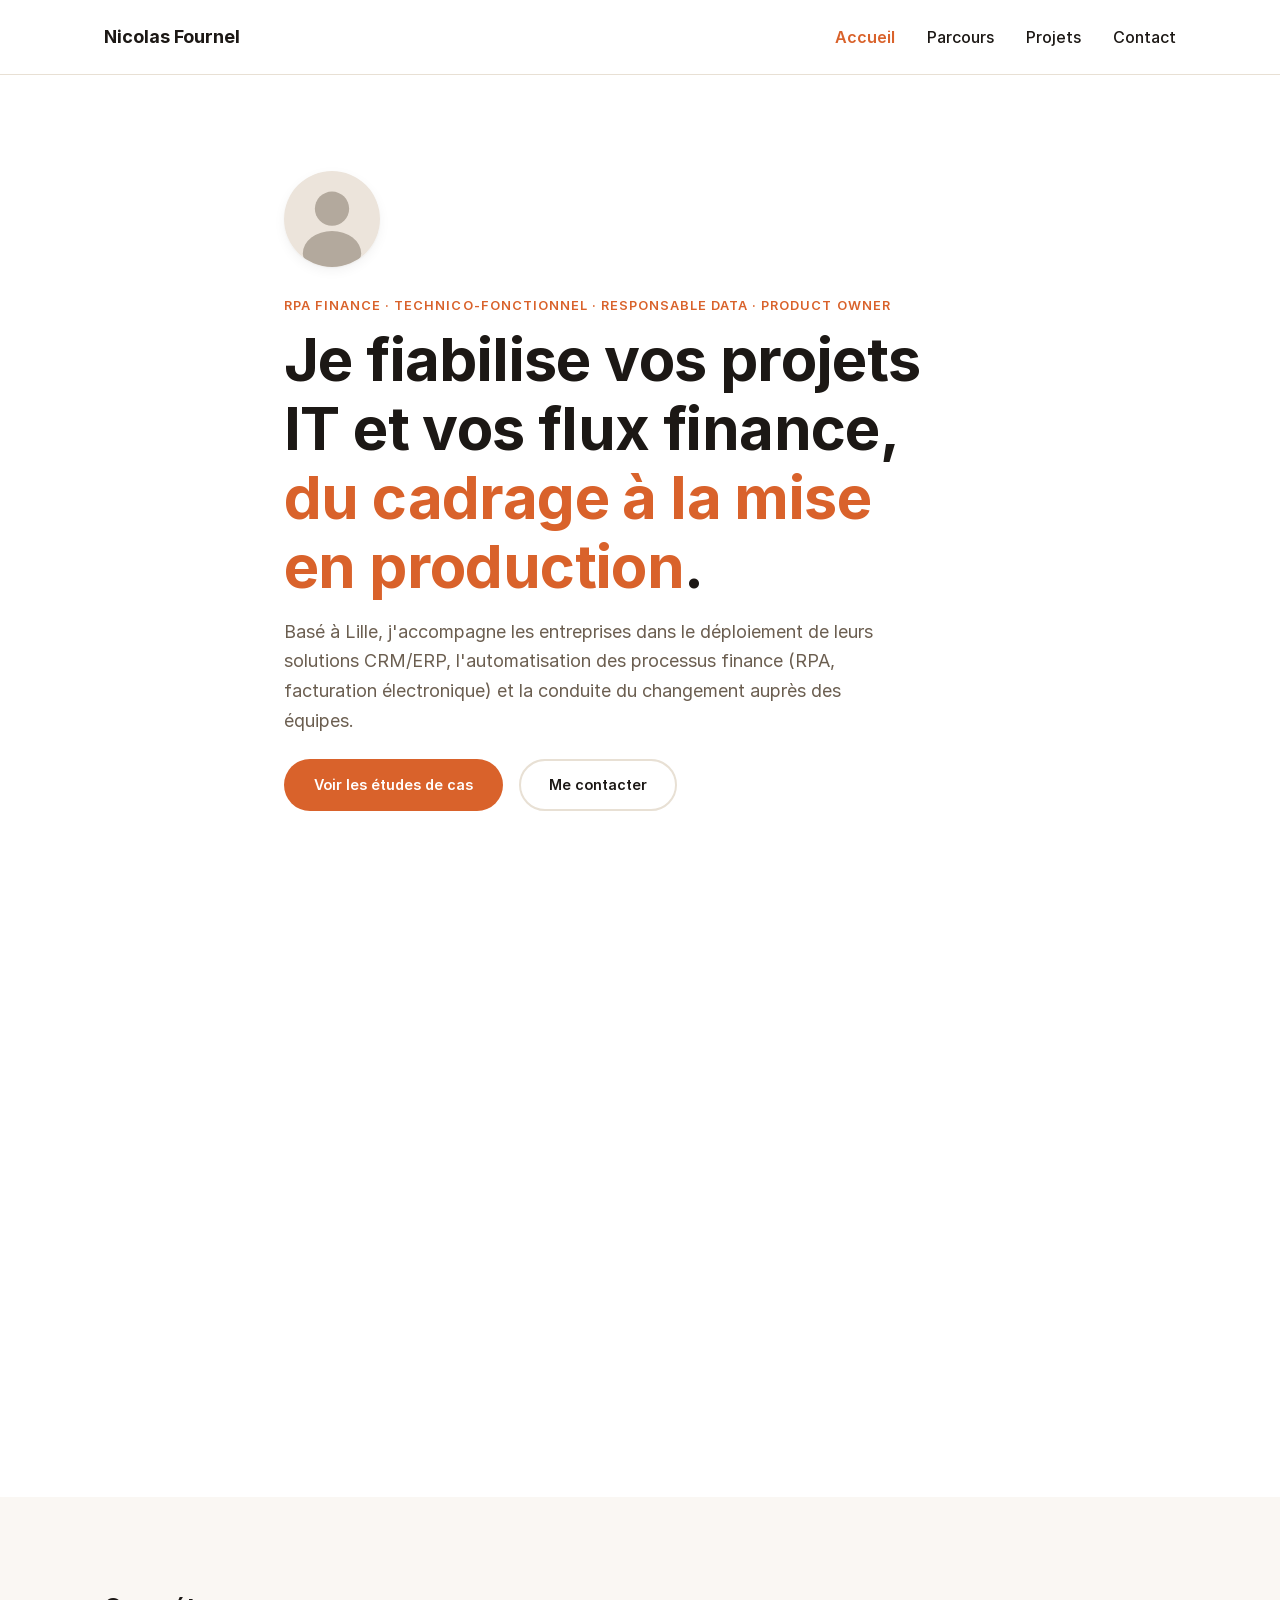
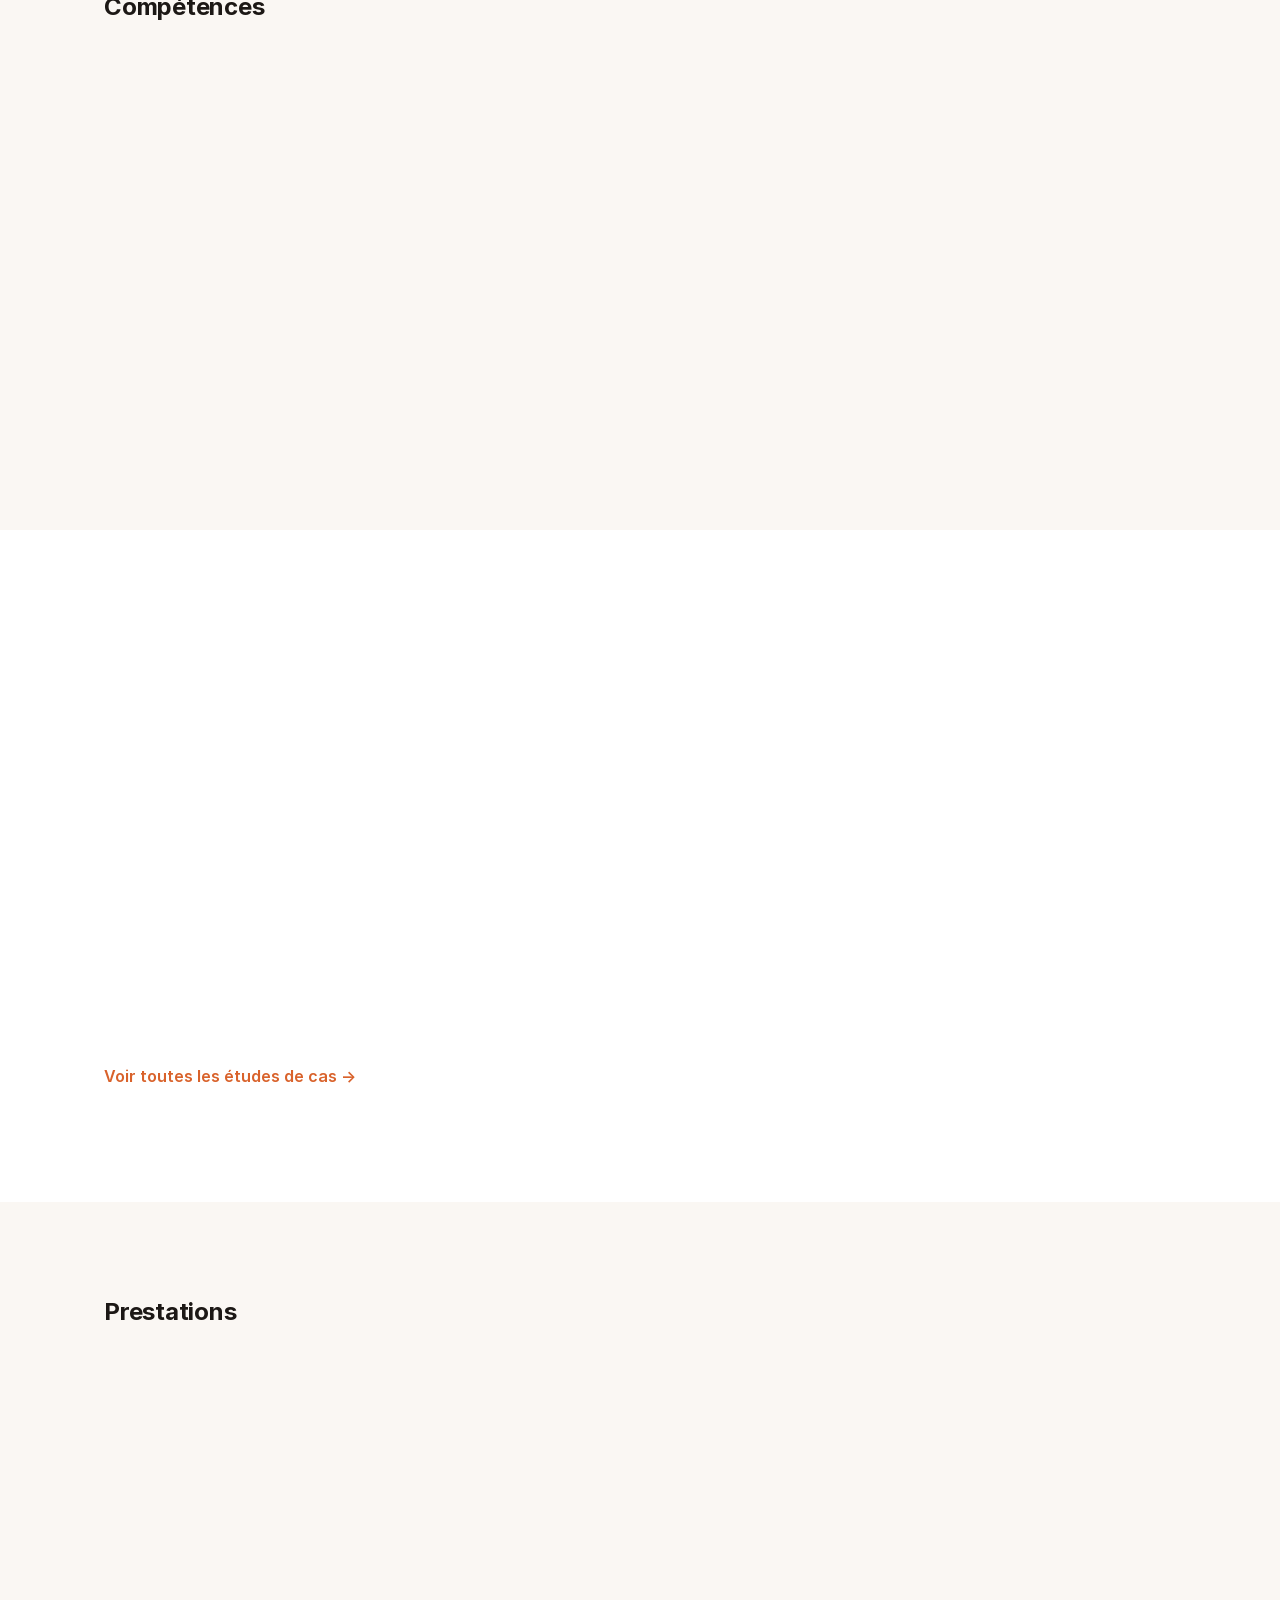
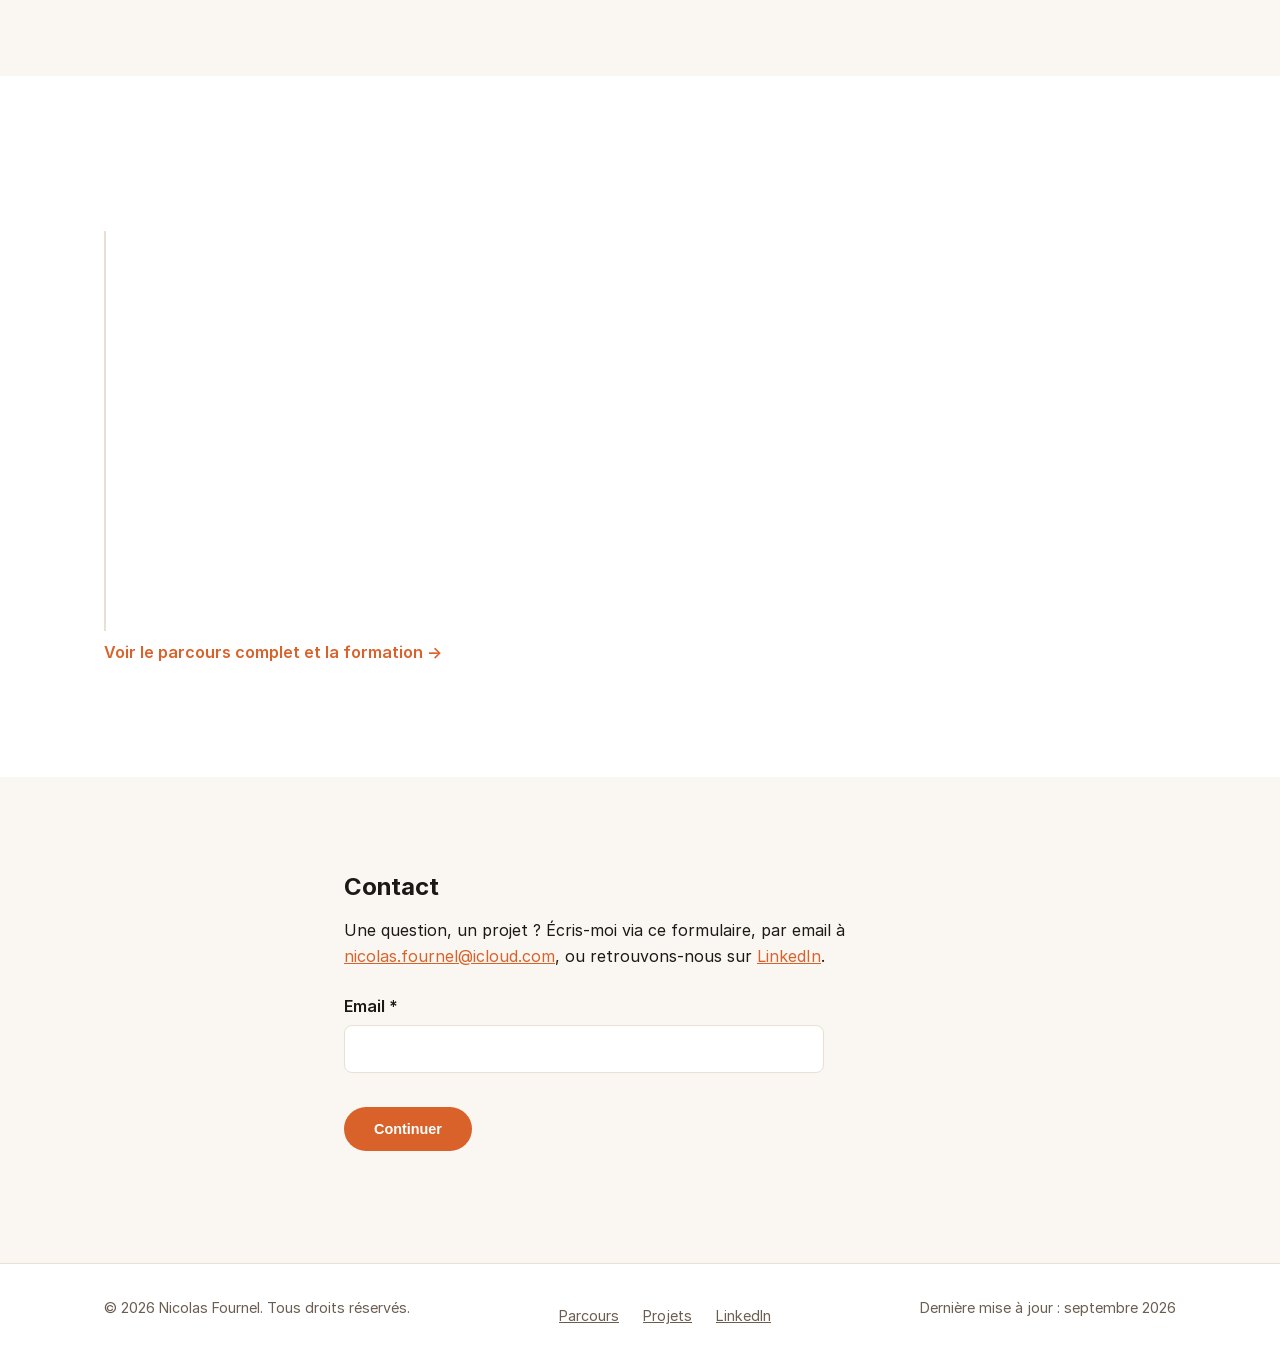
==== index.html @ b8338de2 "Securise le formulaire de contact : email en 2 temps + anti-spam Ajoute une validation email stricte" ====
<!DOCTYPE html>
<html lang="fr">
<head>
  <meta charset="UTF-8">
  <meta name="viewport" content="width=device-width, initial-scale=1.0">

  <!-- Sécurité : CSP stricte. Pas de scripts/styles inline autorisés (pas de 'unsafe-inline'),
       tout vient de fichiers same-origin. Réduit fortement le risque XSS. -->
  <meta http-equiv="Content-Security-Policy" content="
    default-src 'self';
    script-src 'self';
    style-src 'self';
    img-src 'self' data:;
    font-src 'self';
    connect-src 'self';
    form-action 'self';
    base-uri 'self';
    frame-ancestors 'none';
    object-src 'none';
    upgrade-insecure-requests;
  ">
  <meta http-equiv="X-Content-Type-Options" content="nosniff">
  <meta name="referrer" content="strict-origin-when-cross-origin">

  <title>Nicolas Fournel — RPA Finance & Gestion de projet IT</title>
  <meta name="description" content="Nicolas Fournel, RPA Finance | Technico-Fonctionnel | Responsable DATA | Product Owner à Lille. Déploiement CRM/ERP, facturation électronique, conduite du changement.">
  <link rel="canonical" href="https://nyco6030.github.io/projetPerso/">

  <meta property="og:type" content="profile">
  <meta property="og:title" content="Nicolas Fournel — RPA Finance & Gestion de projet IT">
  <meta property="og:description" content="Déploiement CRM/ERP, facturation électronique et conduite du changement. Études de cas chiffrées : Saint Maclou, Mondial Relay, MipihSIB.">
  <meta property="og:url" content="https://nyco6030.github.io/projetPerso/">
  <meta name="twitter:card" content="summary">
  <meta name="twitter:title" content="Nicolas Fournel — RPA Finance & Gestion de projet IT">
  <meta name="twitter:description" content="Déploiement CRM/ERP, facturation électronique et conduite du changement, à Lille.">

  <link rel="stylesheet" href="styles.css">
  <link rel="icon" href="data:image/svg+xml,%3Csvg xmlns='http://www.w3.org/2000/svg' viewBox='0 0 64 64'%3E%3Crect width='64' height='64' rx='14' fill='%231c1815'/%3E%3Ctext x='32' y='43' font-family='Arial,Helvetica,sans-serif' font-size='27' font-weight='700' fill='%23d9622b' text-anchor='middle'%3ENF%3C/text%3E%3C/svg%3E">

  <script type="application/ld+json">
  {
    "@context": "https://schema.org",
    "@graph": [
      {
        "@type": "Person",
        "@id": "https://nyco6030.github.io/projetPerso/#person",
        "name": "Nicolas Fournel",
        "jobTitle": "RPA Finance | Technico-Fonctionnel | Responsable DATA | Product Owner",
        "url": "https://nyco6030.github.io/projetPerso/",
        "email": "mailto:nicolas.fournel@icloud.com",
        "address": {
          "@type": "PostalAddress",
          "addressLocality": "Lille",
          "addressRegion": "Hauts-de-France",
          "addressCountry": "FR"
        },
        "worksFor": { "@type": "Organization", "name": "Saint Maclou" },
        "alumniOf": [
          { "@type": "CollegeOrUniversity", "name": "EFFICOM Lille" },
          { "@type": "CollegeOrUniversity", "name": "Université de Picardie Jules Verne" }
        ],
        "knowsAbout": ["Snowflake", "SQL", "Facturation électronique", "ERP", "Gestion de projet", "Product Owner"],
        "sameAs": ["https://www.linkedin.com/in/nicolas-fournel-12nf/"]
      },
      {
        "@type": "WebSite",
        "@id": "https://nyco6030.github.io/projetPerso/#website",
        "url": "https://nyco6030.github.io/projetPerso/",
        "name": "Nicolas Fournel — RPA Finance & Gestion de projet IT",
        "publisher": { "@id": "https://nyco6030.github.io/projetPerso/#person" },
        "inLanguage": "fr-FR"
      }
    ]
  }
  </script>
</head>
<body>

  <a class="skip-link" href="#contenu-principal">Aller au contenu principal</a>

  <header class="site-header">
    <nav class="nav" aria-label="Navigation principale">
      <a class="nav__brand" href="./">Nicolas Fournel</a>

      <button
        class="nav__toggle"
        id="navToggle"
        type="button"
        aria-expanded="false"
        aria-controls="navMenu"
        aria-label="Ouvrir le menu de navigation"
      >
        <span class="nav__toggle-bar" aria-hidden="true"></span>
        <span class="nav__toggle-bar" aria-hidden="true"></span>
        <span class="nav__toggle-bar" aria-hidden="true"></span>
      </button>

      <ul class="nav__menu" id="navMenu">
        <li><a href="./">Accueil</a></li>
        <li><a href="parcours/">Parcours</a></li>
        <li><a href="projets/">Projets</a></li>
        <li><a href="#contact" class="nav__cta">Contact</a></li>
      </ul>
    </nav>
  </header>

  <main id="contenu-principal">

    <!-- HERO -->
    <section id="accueil" class="hero" aria-labelledby="hero-title">
      <div class="container hero__inner">
        <img
          class="hero__avatar"
          src="data:image/svg+xml,%3Csvg xmlns='http://www.w3.org/2000/svg' viewBox='0 0 112 112'%3E%3Crect width='112' height='112' fill='%23ece4db'/%3E%3Ccircle cx='56' cy='44' r='20' fill='%23b3a99d'/%3E%3Cellipse cx='56' cy='96' rx='34' ry='26' fill='%23b3a99d'/%3E%3C/svg%3E"
          alt="Photo de profil de Nicolas Fournel"
          width="96" height="96"
        >
        <p class="eyebrow">RPA Finance · Technico-Fonctionnel · Responsable DATA · Product Owner</p>
        <h1 id="hero-title">Je fiabilise vos projets IT et vos flux finance, <span class="text-accent">du cadrage à la mise en production</span>.</h1>
        <p class="hero__lead">
          Basé à Lille, j'accompagne les entreprises dans le déploiement de leurs solutions
          CRM/ERP, l'automatisation des processus finance (RPA, facturation électronique) et la
          conduite du changement auprès des équipes.
        </p>
        <div class="hero__actions">
          <a class="btn btn--primary" href="projets/">Voir les études de cas</a>
          <a class="btn btn--ghost" href="#contact">Me contacter</a>
        </div>

        <div class="stats-strip" data-reveal>
          <div class="stat">
            <p class="stat__value">15+</p>
            <p class="stat__label">Hôpitaux déployés (MipihSIB)</p>
          </div>
          <div class="stat">
            <p class="stat__value">7 000</p>
            <p class="stat__label">Lockers pilotés (Mondial Relay)</p>
          </div>
          <div class="stat">
            <p class="stat__value">99,9 %</p>
            <p class="stat__label">Fiabilité des reprises de données</p>
          </div>
          <div class="stat">
            <p class="stat__value">7 ans</p>
            <p class="stat__label">D'expérience IT &amp; finance</p>
          </div>
        </div>
      </div>
    </section>

    <!-- À PROPOS -->
    <section id="a-propos" class="section" aria-labelledby="apropos-title">
      <div class="container">
        <div class="section__head" data-reveal>
          <h2 id="apropos-title">À propos</h2>
          <p class="lead">
            Après un parcours qui m'a mené du développement web à la gestion de projet IT,
            j'interviens avec une approche pragmatique et orientée résultats : déployer des
            solutions IT sans friction, optimiser les processus métier, former les équipes et
            fiabiliser la donnée.
          </p>
        </div>
      </div>
    </section>

    <!-- COMPÉTENCES -->
    <section id="competences" class="section section--muted" aria-labelledby="competences-title">
      <div class="container">
        <h2 id="competences-title">Compétences</h2>
        <ul class="skills-grid">
          <li class="skill-card" data-reveal>
            <h3>Data &amp; Finance</h3>
            <p>Snowflake, SQL, facturation électronique, e-invoicing &amp; e-reporting.</p>
          </li>
          <li class="skill-card" data-reveal>
            <h3>ERP &amp; Intégration</h3>
            <p>Microsoft Dynamics AX, flux EDI, Power BI, Qlik Sense.</p>
          </li>
          <li class="skill-card" data-reveal>
            <h3>Gestion de projet</h3>
            <p>Product Owner, méthode Agile, pilotage COPIL / CODIR, roadmap.</p>
          </li>
          <li class="skill-card" data-reveal>
            <h3>Conduite du changement</h3>
            <p>Formation des utilisateurs, accompagnement et montée en compétences des équipes.</p>
          </li>
          <li class="skill-card" data-reveal>
            <h3>Déploiement IT</h3>
            <p>Déploiement CRM/ERP multi-sites, tests de non-régression, mise en production.</p>
          </li>
          <li class="skill-card" data-reveal>
            <h3>Support &amp; fiabilisation</h3>
            <p>Support niveau 2, reprise de données critiques, résolution d'incidents.</p>
          </li>
        </ul>
      </div>
    </section>

    <!-- PROJETS (aperçu) -->
    <section id="projets" class="section" aria-labelledby="projets-title">
      <div class="container">
        <div class="section__head" data-reveal>
          <h2 id="projets-title">Études de cas</h2>
          <p class="lead">Trois missions représentatives, avec contexte, actions et résultats chiffrés.</p>
        </div>

        <ul class="cards-grid">
          <li class="card project-card" data-reveal>
            <p class="card__meta">Finance</p>
            <h3>E-Invoicing &amp; E-Reporting — Saint Maclou</h3>
            <p>Déploiement d'une solution de facturation électronique (format FacturX, flux EDI) et reporting Snowflake pour l'éco-participation.</p>
            <a class="card__link" href="projets/e-invoicing-saint-maclou/">Voir l'étude de cas →</a>
          </li>
          <li class="card project-card" data-reveal>
            <p class="card__meta">Déploiement IT</p>
            <h3>7 000 lockers — Mondial Relay</h3>
            <p>Déploiement et maintenance du parc de lockers sur le territoire BENEFRALUX : +43 % de couverture, -25 % de vandalisme.</p>
            <a class="card__link" href="projets/lockers-mondial-relay/">Voir l'étude de cas →</a>
          </li>
          <li class="card project-card" data-reveal>
            <p class="card__meta">Déploiement IT · Data</p>
            <h3>CRM/ERP multi-sites — MipihSIB</h3>
            <p>Déploiement dans 15+ hôpitaux et reprise de données critiques avec 99,9 % de fiabilité.</p>
            <a class="card__link" href="projets/crm-erp-mipihsib/">Voir l'étude de cas →</a>
          </li>
        </ul>

        <p style="margin-top: var(--space-3);">
          <a class="card__link" href="projets/">Voir toutes les études de cas →</a>
        </p>
      </div>
    </section>

    <!-- PRESTATIONS -->
    <section id="prestations" class="section section--muted" aria-labelledby="prestations-title">
      <div class="container">
        <h2 id="prestations-title">Prestations</h2>
        <div class="cards-grid">
          <article class="card" data-reveal>
            <h3>Déploiement applicatif CRM/ERP</h3>
            <p>Pilotage du déploiement de vos solutions IT multi-sites, de la recette à la mise en production, sans impact sur vos opérations.</p>
          </article>
          <article class="card" data-reveal>
            <h3>Automatisation &amp; data finance</h3>
            <p>Fiabilisation des flux financiers (facturation électronique, e-reporting, reporting Snowflake) et automatisation des processus.</p>
          </article>
          <article class="card" data-reveal>
            <h3>Formation &amp; conduite du changement</h3>
            <p>Accompagnement des équipes dans l'adoption des outils, avec une pédagogie adaptée à chaque profil.</p>
          </article>
        </div>
      </div>
    </section>

    <!-- PARCOURS (aperçu) -->
    <section id="parcours" class="section" aria-labelledby="parcours-title">
      <div class="container">
        <div class="section__head" data-reveal>
          <h2 id="parcours-title">Parcours</h2>
        </div>
        <ol class="timeline">
          <li class="timeline__item" data-reveal>
            <p class="timeline__date">Avril 2025 — Aujourd'hui</p>
            <h3>RPA Finance — Saint Maclou</h3>
            <p>Déploiement d'une solution de dématérialisation des factures (E-Invoicing, E-Reporting) et amélioration continue de la production.</p>
          </li>
          <li class="timeline__item" data-reveal>
            <p class="timeline__date">Mai 2024 — Mars 2025</p>
            <h3>Responsable de projet / Chef de projet IT — Mondial Relay</h3>
            <p>Déploiement et maintenance du parc de lockers sur le territoire BENEFRALUX.</p>
          </li>
          <li class="timeline__item" data-reveal>
            <p class="timeline__date">Septembre 2021 — Février 2025</p>
            <h3>Ingénieur d'études confirmé — ALTEN</h3>
            <p>Prestataire de services, missions chez MipihSIB, Mondial Relay et dans le secteur automobile.</p>
          </li>
        </ol>
        <p style="margin-top: var(--space-3);">
          <a class="card__link" href="parcours/">Voir le parcours complet et la formation →</a>
        </p>
      </div>
    </section>

    <!-- CONTACT -->
    <section id="contact" class="section section--muted" aria-labelledby="contact-title">
      <div class="container container--narrow">
        <h2 id="contact-title">Contact</h2>
        <p>
          Une question, un projet ? Écris-moi via ce formulaire, par email à
          <a href="mailto:nicolas.fournel@icloud.com">nicolas.fournel@icloud.com</a>,
          ou retrouvons-nous sur
          <a href="https://www.linkedin.com/in/nicolas-fournel-12nf/" target="_blank" rel="noopener noreferrer">LinkedIn</a>.
        </p>

        <p class="form__status" id="contactAlreadySent" role="status" hidden>
          Merci, ton message a déjà été envoyé depuis cet appareil — je reviens vers toi
          rapidement. Besoin d'ajouter quelque chose ? Écris-moi directement par email.
        </p>

        <form id="contactForm" class="form" novalidate>
          <!-- Honeypot anti-bot : champ invisible pour humains, rempli par les bots -->
          <div class="honeypot" aria-hidden="true">
            <label for="website">Ne pas remplir ce champ</label>
            <input type="text" id="website" name="website" tabindex="-1" autocomplete="off">
          </div>

          <!-- Étape 1 : email seul, filtré avant de révéler le reste du formulaire -->
          <div class="form-step" id="contactStep1">
            <div class="form__field">
              <label for="email">Email <span aria-hidden="true">*</span></label>
              <input
                type="email" id="email" name="email" required maxlength="120"
                autocomplete="email" aria-describedby="email-error"
              >
              <p class="form__error" id="email-error" role="alert"></p>
            </div>
            <button type="button" id="emailContinueBtn" class="btn btn--primary">Continuer</button>
          </div>

          <!-- Étape 2 : révélée uniquement après validation de l'email -->
          <fieldset class="form-step" id="contactStep2" hidden>
            <legend class="visually-hidden">Vos coordonnées et votre message</legend>

            <div class="form__field">
              <label for="name">Nom <span aria-hidden="true">*</span></label>
              <input
                type="text" id="name" name="name" required minlength="2" maxlength="80"
                autocomplete="name" aria-describedby="name-error"
              >
              <p class="form__error" id="name-error" role="alert"></p>
            </div>

            <div class="form__field">
              <label for="message">Message <span aria-hidden="true">*</span></label>
              <textarea
                id="message" name="message" required minlength="10" maxlength="2000" rows="5"
                aria-describedby="message-error"
              ></textarea>
              <p class="form__error" id="message-error" role="alert"></p>
            </div>

            <button type="submit" class="btn btn--primary">Envoyer</button>
          </fieldset>

          <p class="form__status" id="formStatus" role="status" aria-live="polite"></p>
        </form>
      </div>
    </section>

  </main>

  <footer class="site-footer">
    <div class="container">
      <p>&copy; <span id="year"></span> Nicolas Fournel. Tous droits réservés.</p>
      <div class="site-footer__links">
        <a href="parcours/">Parcours</a>
        <a href="projets/">Projets</a>
        <a href="https://www.linkedin.com/in/nicolas-fournel-12nf/" target="_blank" rel="noopener noreferrer">LinkedIn</a>
      </div>
      <p>Dernière mise à jour : septembre 2026</p>
    </div>
  </footer>

  <script src="app.js"></script>
</body>
</html>
---- styles.css ----
/* ==========================================================================
   Polices — Inter auto-hébergée (OFL), 4 graisses statiques.
   font-display: swap pour éviter tout texte invisible pendant le chargement.
   ========================================================================== */
@font-face {
  font-family: "Inter";
  src: url("assets/fonts/Inter-Regular.woff2") format("woff2");
  font-weight: 400;
  font-style: normal;
  font-display: swap;
}
@font-face {
  font-family: "Inter";
  src: url("assets/fonts/Inter-Medium.woff2") format("woff2");
  font-weight: 500;
  font-style: normal;
  font-display: swap;
}
@font-face {
  font-family: "Inter";
  src: url("assets/fonts/Inter-SemiBold.woff2") format("woff2");
  font-weight: 600;
  font-style: normal;
  font-display: swap;
}
@font-face {
  font-family: "Inter";
  src: url("assets/fonts/Inter-Bold.woff2") format("woff2");
  font-weight: 700;
  font-style: normal;
  font-display: swap;
}

/* ==========================================================================
   Design system — tokens à 3 niveaux.

   1) Primitifs   : valeurs brutes, jamais utilisées directement dans les
                    règles de composants.
   2) Sémantiques : alias porteurs de sens (--color-bg, --space-md...),
                    seule couche redéfinie par le thème sombre.
   3) Composants  : tokens dédiés à un composant, dérivés des sémantiques.

   Règle : aucune couleur/espacement codé en dur ailleurs que dans ce bloc.
   ========================================================================== */
:root {
  /* -- 1) Primitifs — couleurs (palette chaude, neutre + accent terracotta) */
  --p-neutral-0: #ffffff;
  --p-neutral-50: #faf7f3;
  --p-neutral-100: #f3ede5;
  --p-neutral-200: #e8e0d4;
  --p-neutral-300: #d6cabb;
  --p-neutral-400: #b3a291;
  --p-neutral-500: #8d7d6c;
  --p-neutral-600: #6b5e50;
  --p-neutral-700: #4a4038;
  --p-neutral-800: #302923;
  --p-neutral-900: #1c1815;
  --p-neutral-950: #100d0b;

  --p-accent-50: #fdf0e8;
  --p-accent-100: #fbdcc7;
  --p-accent-300: #ec9a67;
  --p-accent-500: #d9622b;
  --p-accent-600: #c04f1d;
  --p-accent-700: #9c3f17;

  --p-success-500: #2e7d4f;
  --p-error-500: #c62828;

  /* -- 1) Primitifs — espacement (échelle en rem) */
  --p-space-1: 0.25rem;
  --p-space-2: 0.5rem;
  --p-space-3: 0.75rem;
  --p-space-4: 1rem;
  --p-space-5: 1.5rem;
  --p-space-6: 2rem;
  --p-space-7: 2.75rem;
  --p-space-8: 4rem;
  --p-space-9: 6rem;
  --p-space-10: 8rem;

  /* -- 1) Primitifs — typographie (échelle ~1.25, ratio "tierce majeure") */
  --p-text-xs: 0.8rem;
  --p-text-sm: 0.9rem;
  --p-text-base: 1rem;
  --p-text-md: 1.125rem;
  --p-text-lg: 1.4rem;
  --p-text-xl: 1.75rem;
  --p-text-2xl: 2.25rem;
  --p-text-3xl: 3rem;
  --p-text-4xl: 3.75rem;

  /* -- 1) Primitifs — rayons, ombres, mouvement */
  --p-radius-sm: 0.5rem;
  --p-radius-md: 0.875rem;
  --p-radius-lg: 1.25rem;
  --p-radius-full: 999px;

  --p-shadow-sm: 0 1px 2px rgba(28, 24, 21, 0.04), 0 4px 12px rgba(28, 24, 21, 0.05);
  --p-shadow-md: 0 2px 4px rgba(28, 24, 21, 0.05), 0 12px 28px rgba(28, 24, 21, 0.08);
  --p-shadow-lg: 0 8px 16px rgba(28, 24, 21, 0.08), 0 24px 48px rgba(28, 24, 21, 0.12);

  --p-ease: cubic-bezier(0.16, 1, 0.3, 1);
  --p-duration-fast: 0.15s;
  --p-duration-base: 0.25s;
  --p-duration-slow: 0.6s;

  /* -- 2) Sémantiques — surfaces et texte */
  --color-bg: var(--p-neutral-0);
  --color-bg-muted: var(--p-neutral-50);
  --color-bg-elevated: var(--p-neutral-0);
  --color-text: var(--p-neutral-900);
  --color-text-muted: var(--p-neutral-600);
  --color-border: var(--p-neutral-200);
  --color-accent: var(--p-accent-500);
  --color-accent-hover: var(--p-accent-600);
  --color-accent-soft: var(--p-accent-50);
  --color-error: var(--p-error-500);
  --color-success: var(--p-success-500);
  --color-focus: var(--p-accent-500);

  /* -- 2) Sémantiques — échelle d'espacement utilisée dans les règles */
  --space-1: var(--p-space-2);
  --space-2: var(--p-space-4);
  --space-3: var(--p-space-5);
  --space-4: var(--p-space-6);
  --space-5: var(--p-space-8);
  --space-6: var(--p-space-9);

  /* -- 2) Sémantiques — typographie et mise en page */
  --font-base: "Inter", system-ui, -apple-system, "Segoe UI", Roboto, Helvetica, Arial, sans-serif;
  --font-size-base: var(--p-text-base);
  --line-height-base: 1.65;
  --line-height-tight: 1.15;

  --container-width: 1120px;
  --container-narrow: 640px;
  --radius: var(--p-radius-lg);
  --radius-sm: var(--p-radius-sm);
  --radius-full: var(--p-radius-full);
  --shadow-card: var(--p-shadow-sm);
  --shadow-card-hover: var(--p-shadow-md);
  --transition: var(--p-duration-base) var(--p-ease);

  /* -- 3) Composants — dérivés des tokens sémantiques */
  --btn-primary-bg: var(--color-accent);
  --btn-primary-bg-hover: var(--color-accent-hover);
  --btn-primary-text: var(--p-neutral-0);
  --btn-ghost-border: var(--color-border);
  --btn-ghost-text: var(--color-text);

  --card-bg: var(--color-bg-elevated);
  --card-border: var(--color-border);
  --card-shadow: var(--shadow-card);

  --nav-bg: var(--color-bg);
  --nav-border: var(--color-border);
  --nav-text: var(--color-text);
  --nav-text-active: var(--color-accent);

  --input-bg: var(--color-bg);
  --input-border: var(--color-border);
  --input-border-focus: var(--color-focus);
}

/* Thème sombre — ne redéfinit que la couche sémantique */
@media (prefers-color-scheme: dark) {
  :root {
    --color-bg: var(--p-neutral-950);
    --color-bg-muted: var(--p-neutral-900);
    --color-bg-elevated: var(--p-neutral-900);
    --color-text: var(--p-neutral-50);
    --color-text-muted: var(--p-neutral-400);
    --color-border: var(--p-neutral-700);
    --color-accent: var(--p-accent-300);
    --color-accent-hover: #f2a878;
    --color-accent-soft: rgba(236, 154, 103, 0.12);
    --p-shadow-sm: 0 1px 2px rgba(0, 0, 0, 0.3), 0 4px 12px rgba(0, 0, 0, 0.3);
    --p-shadow-md: 0 2px 4px rgba(0, 0, 0, 0.35), 0 12px 28px rgba(0, 0, 0, 0.35);
    --p-shadow-lg: 0 8px 16px rgba(0, 0, 0, 0.4), 0 24px 48px rgba(0, 0, 0, 0.45);
  }
}

/* ==========================================================================
   Reset minimal
   ========================================================================== */
*, *::before, *::after { box-sizing: border-box; }

html { scroll-behavior: smooth; }

body {
  margin: 0;
  font-family: var(--font-base);
  font-size: var(--font-size-base);
  line-height: var(--line-height-base);
  color: var(--color-text);
  background: var(--color-bg);
  -webkit-font-smoothing: antialiased;
}

img, svg { max-width: 100%; display: block; }

h1, h2, h3 { line-height: var(--line-height-tight); margin: 0 0 var(--space-2); font-weight: 700; letter-spacing: -0.01em; }
p { margin: 0 0 var(--space-2); }
strong { font-weight: 600; }

a { color: var(--color-accent); }

ul, ol { padding: 0; margin: 0; list-style: none; }

/* Respecte les utilisateurs qui désactivent les animations */
@media (prefers-reduced-motion: reduce) {
  html { scroll-behavior: auto; }
  *, *::before, *::after {
    animation-duration: 0.01ms !important;
    animation-iteration-count: 1 !important;
    transition-duration: 0.01ms !important;
  }
}

/* ==========================================================================
   Accessibilité : focus visible et lien d'évitement
   ========================================================================== */
:focus-visible {
  outline: 3px solid var(--color-focus);
  outline-offset: 2px;
}

.skip-link {
  position: absolute;
  left: -9999px;
  top: 0;
  background: var(--color-accent);
  color: #fff;
  padding: var(--space-1) var(--space-2);
  z-index: 100;
  border-radius: 0 0 var(--radius) 0;
}
.skip-link:focus {
  left: 0;
}

/* ==========================================================================
   Layout utilitaire
   ========================================================================== */
.container {
  width: 100%;
  max-width: var(--container-width);
  margin-inline: auto;
  padding-inline: var(--space-3);
}

.container--narrow { max-width: var(--container-narrow); }

.section { padding-block: var(--space-6); }
.section--muted { background: var(--color-bg-muted); }
.section--tight { padding-block: var(--space-4); }

.section__head {
  max-width: 62ch;
  margin-bottom: var(--space-4);
}

.eyebrow {
  display: inline-block;
  text-transform: uppercase;
  letter-spacing: 0.08em;
  font-size: var(--p-text-xs);
  font-weight: 600;
  color: var(--color-accent);
  margin-bottom: var(--space-1);
}

.lead {
  font-size: var(--p-text-md);
  color: var(--color-text-muted);
}

/* ==========================================================================
   Animation au scroll — dégradée si JS absent ou reduced-motion
   ========================================================================== */
[data-reveal] {
  opacity: 0;
  transform: translateY(16px);
  transition: opacity var(--p-duration-slow) var(--p-ease), transform var(--p-duration-slow) var(--p-ease);
}
[data-reveal].is-visible {
  opacity: 1;
  transform: none;
}
@media (prefers-reduced-motion: reduce) {
  [data-reveal] { opacity: 1; transform: none; transition: none; }
}

/* ==========================================================================
   Header / navigation (mobile-first)
   ========================================================================== */
.site-header {
  position: sticky;
  top: 0;
  z-index: 50;
  background: var(--nav-bg); /* repli si color-mix() non supporté */
  background: color-mix(in srgb, var(--nav-bg) 88%, transparent);
  backdrop-filter: saturate(160%) blur(10px);
  border-bottom: 1px solid var(--nav-border);
}

.nav {
  max-width: var(--container-width);
  margin-inline: auto;
  padding: var(--space-2) var(--space-3);
  display: flex;
  align-items: center;
  justify-content: space-between;
}

.nav__brand {
  font-weight: 700;
  text-decoration: none;
  color: var(--nav-text);
  font-size: var(--p-text-md);
}

.nav__toggle {
  display: flex;
  flex-direction: column;
  gap: 4px;
  background: none;
  border: none;
  padding: var(--space-1);
  cursor: pointer;
}
.nav__toggle-bar {
  width: 22px;
  height: 2px;
  background: var(--nav-text);
}

.nav__menu {
  position: absolute;
  top: 100%;
  left: 0;
  right: 0;
  background: var(--nav-bg);
  border-bottom: 1px solid var(--nav-border);
  display: flex;
  flex-direction: column;
  padding: var(--space-2) var(--space-3);
  gap: var(--space-1);
  transform: translateY(-8px);
  opacity: 0;
  pointer-events: none;
  transition: transform var(--transition), opacity var(--transition);
}

.nav__menu.is-open {
  transform: translateY(0);
  opacity: 1;
  pointer-events: auto;
}

.nav__menu a {
  display: block;
  padding: var(--space-1) 0;
  text-decoration: none;
  color: var(--nav-text);
  font-weight: 500;
}

.nav__menu a[aria-current="page"],
.nav__menu a.is-active {
  color: var(--nav-text-active);
  font-weight: 600;
}

.nav__cta {
  font-weight: 600;
}

@media (min-width: 768px) {
  .nav__toggle { display: none; }

  .nav__menu {
    position: static;
    flex-direction: row;
    align-items: center;
    background: none;
    border: none;
    padding: 0;
    transform: none;
    opacity: 1;
    pointer-events: auto;
    gap: var(--space-4);
  }
}

/* ==========================================================================
   Hero
   ========================================================================== */
.hero {
  padding-block: var(--space-6) var(--space-5);
}

.hero__inner {
  max-width: 760px;
}

.hero__avatar {
  width: 96px;
  height: 96px;
  border-radius: 50%;
  object-fit: cover;
  margin-bottom: var(--space-3);
  box-shadow: var(--shadow-card);
}

.hero h1 {
  font-size: clamp(2.25rem, 4.5vw + 1rem, var(--p-text-4xl));
  max-width: 16ch;
}

.text-accent { color: var(--color-accent); }

.hero__lead {
  font-size: var(--p-text-md);
  color: var(--color-text-muted);
  max-width: 56ch;
}

.hero__actions {
  display: flex;
  flex-wrap: wrap;
  gap: var(--space-2);
  margin-top: var(--space-3);
}

/* ==========================================================================
   Bande de chiffres clés
   ========================================================================== */
.stats-strip {
  display: grid;
  grid-template-columns: repeat(2, 1fr);
  gap: var(--space-3);
  margin-top: var(--space-5);
  padding-top: var(--space-4);
  border-top: 1px solid var(--color-border);
}

@media (min-width: 640px) {
  .stats-strip { grid-template-columns: repeat(4, 1fr); }
}

.stat__value {
  font-size: var(--p-text-2xl);
  font-weight: 700;
  color: var(--color-text);
  letter-spacing: -0.02em;
}

.stat__label {
  font-size: var(--p-text-sm);
  color: var(--color-text-muted);
}

/* ==========================================================================
   Boutons
   ========================================================================== */
.btn {
  display: inline-flex;
  align-items: center;
  gap: 0.4em;
  padding: 0.75rem 1.75rem;
  border-radius: var(--radius-full);
  text-decoration: none;
  font-weight: 600;
  font-size: var(--p-text-sm);
  border: 2px solid transparent;
  cursor: pointer;
  transition: background-color var(--transition), color var(--transition), border-color var(--transition), transform var(--transition);
}

.btn:hover { transform: translateY(-1px); }

.btn--primary {
  background: var(--btn-primary-bg);
  color: var(--btn-primary-text);
}
.btn--primary:hover { background: var(--btn-primary-bg-hover); }

.btn--ghost {
  border-color: var(--btn-ghost-border);
  color: var(--btn-ghost-text);
  background: transparent;
}
.btn--ghost:hover { border-color: var(--color-accent); color: var(--color-accent); }

.btn--sm { padding: 0.5rem 1.25rem; font-size: var(--p-text-xs); }

/* ==========================================================================
   Grilles de cartes
   ========================================================================== */
.skills-grid,
.cards-grid {
  display: grid;
  grid-template-columns: 1fr;
  gap: var(--space-3);
  margin-top: var(--space-3);
}

@media (min-width: 640px) {
  .skills-grid,
  .cards-grid {
    grid-template-columns: repeat(2, 1fr);
  }
}

@media (min-width: 960px) {
  .skills-grid,
  .cards-grid {
    grid-template-columns: repeat(3, 1fr);
  }
}

.skill-card,
.card {
  background: var(--card-bg);
  border: 1px solid var(--card-border);
  border-radius: var(--radius);
  padding: var(--space-3);
  box-shadow: var(--card-shadow);
  transition: box-shadow var(--transition), transform var(--transition), border-color var(--transition);
}

.skill-card:hover,
.card:hover {
  box-shadow: var(--shadow-card-hover);
  transform: translateY(-2px);
  border-color: var(--p-neutral-300);
}

.section--muted .skill-card,
.section--muted .card {
  background: var(--color-bg-elevated);
}

.card__link {
  display: inline-block;
  margin-top: var(--space-1);
  font-weight: 600;
  text-decoration: none;
}

.card__meta {
  font-size: var(--p-text-xs);
  color: var(--color-text-muted);
  text-transform: uppercase;
  letter-spacing: 0.04em;
  margin-bottom: var(--space-1);
}

/* Carte "projet en aperçu" (accueil et hub /projets/) */
.project-card {
  display: flex;
  flex-direction: column;
  height: 100%;
}
.project-card p { flex: 1; }

/* ==========================================================================
   Filtres de projets
   ========================================================================== */
.filters {
  display: flex;
  flex-wrap: wrap;
  gap: var(--space-1);
  margin-top: var(--space-2);
}

.filter-btn {
  background: var(--color-bg);
  border: 1px solid var(--color-border);
  border-radius: 999px;
  padding: 0.5rem 1.1rem;
  min-height: 2.5rem;
  cursor: pointer;
  color: var(--color-text);
  font-size: var(--p-text-sm);
  transition: background-color var(--transition), color var(--transition), border-color var(--transition);
}

.filter-btn[aria-pressed="true"] {
  background: var(--color-accent);
  border-color: var(--color-accent);
  color: #fff;
}

.project-card[hidden] { display: none; }

/* ==========================================================================
   Timeline (parcours)
   ========================================================================== */
.timeline {
  border-left: 2px solid var(--color-border);
  margin-top: var(--space-3);
  padding-left: var(--space-3);
  display: flex;
  flex-direction: column;
  gap: var(--space-3);
}

.timeline__date {
  font-size: var(--p-text-xs);
  color: var(--color-text-muted);
  text-transform: uppercase;
  letter-spacing: 0.04em;
}

.parcours__formation-title {
  margin-top: var(--space-5);
}

/* ==========================================================================
   Fil d'Ariane (pages profondes)
   ========================================================================== */
.breadcrumb {
  display: flex;
  flex-wrap: wrap;
  align-items: center;
  gap: var(--space-1);
  font-size: var(--p-text-sm);
  color: var(--color-text-muted);
  padding-block: var(--space-2);
}

.breadcrumb a {
  color: var(--color-text-muted);
  text-decoration: none;
}
.breadcrumb a:hover { color: var(--color-accent); }

.breadcrumb__sep { opacity: 0.5; }

.breadcrumb [aria-current="page"] {
  color: var(--color-text);
  font-weight: 600;
}

/* ==========================================================================
   Étude de cas : résumé direct, résultats, tags outils
   ========================================================================== */
.case-hero { padding-block: var(--space-5) var(--space-4); }

.case-summary {
  font-size: var(--p-text-md);
  color: var(--color-text);
  background: var(--color-accent-soft);
  border-left: 3px solid var(--color-accent);
  padding: var(--space-3);
  border-radius: var(--radius-sm);
  max-width: 68ch;
}

.tag-list {
  display: flex;
  flex-wrap: wrap;
  gap: var(--space-1);
  margin-top: var(--space-2);
}

.tag {
  display: inline-block;
  background: var(--color-bg-muted);
  border: 1px solid var(--color-border);
  border-radius: var(--radius-full);
  padding: 0.3rem 0.85rem;
  font-size: var(--p-text-xs);
  color: var(--color-text-muted);
}

.result-grid {
  display: grid;
  grid-template-columns: 1fr;
  gap: var(--space-3);
  margin-top: var(--space-3);
}

@media (min-width: 640px) {
  .result-grid { grid-template-columns: repeat(3, 1fr); }
}

.result-card {
  background: var(--card-bg);
  border: 1px solid var(--card-border);
  border-radius: var(--radius);
  padding: var(--space-3);
  text-align: left;
}

.result-card__value {
  font-size: var(--p-text-xl);
  font-weight: 700;
  color: var(--color-accent);
  letter-spacing: -0.02em;
}

.result-card__label {
  font-size: var(--p-text-sm);
  color: var(--color-text-muted);
}

.action-list {
  display: flex;
  flex-direction: column;
  gap: var(--space-2);
  margin-top: var(--space-3);
}

.action-list li {
  padding-left: var(--space-3);
  position: relative;
}
.action-list li::before {
  content: "";
  position: absolute;
  left: 0;
  top: 0.6em;
  width: 6px;
  height: 6px;
  border-radius: 50%;
  background: var(--color-accent);
}

.cta-band {
  display: flex;
  flex-wrap: wrap;
  align-items: center;
  justify-content: space-between;
  gap: var(--space-3);
  background: var(--color-bg-muted);
  border: 1px solid var(--color-border);
  border-radius: var(--radius);
  padding: var(--space-4);
  margin-top: var(--space-6);
}

.cta-band__actions {
  display: flex;
  flex-wrap: wrap;
  gap: var(--space-2);
}

/* ==========================================================================
   Formulaire de contact
   ========================================================================== */
.form { margin-top: var(--space-3); max-width: 480px; }

.form fieldset { border: 0; padding: 0; margin: 0; min-width: 0; }

.form-step[hidden] { display: none; }

/* Utilitaire générique : contenu utile aux lecteurs d'écran, retiré du flux visuel. */
.visually-hidden {
  position: absolute;
  width: 1px;
  height: 1px;
  overflow: hidden;
  clip: rect(0 0 0 0);
  white-space: nowrap;
}

.form__field {
  display: flex;
  flex-direction: column;
  gap: 0.35rem;
  margin-bottom: var(--space-2);
}

.form__field label { font-weight: 600; }

.form__field input,
.form__field textarea {
  font: inherit;
  padding: 0.6rem 0.75rem;
  border: 1px solid var(--input-border);
  border-radius: var(--radius-sm);
  background: var(--input-bg);
  color: var(--color-text);
}

.form__field input:focus,
.form__field textarea:focus {
  border-color: var(--input-border-focus);
}

.form__field input:invalid[data-touched="true"],
.form__field textarea:invalid[data-touched="true"] {
  border-color: var(--color-error);
}

.form__error {
  color: var(--color-error);
  font-size: var(--p-text-xs);
  min-height: 1em;
  margin: 0;
}

.form__status {
  margin-top: var(--space-2);
  font-weight: 600;
}

/* Honeypot : masqué visuellement mais toujours dans le flux du DOM
   (pas display:none, pour rester cohérent avec certains lecteurs de bots
   naïfs qui l'ignorent, tout en étant invisible et non focusable pour
   les humains via aria-hidden + tabindex="-1" dans le HTML). */
.honeypot {
  position: absolute;
  width: 1px;
  height: 1px;
  overflow: hidden;
  clip: rect(0 0 0 0);
  white-space: nowrap;
}

/* ==========================================================================
   Footer
   ========================================================================== */
.site-footer {
  padding-block: var(--space-4);
  border-top: 1px solid var(--color-border);
  color: var(--color-text-muted);
  font-size: var(--p-text-sm);
}

.site-footer .container {
  display: flex;
  flex-wrap: wrap;
  gap: var(--space-2);
  justify-content: space-between;
  align-items: center;
}

.site-footer__links {
  display: flex;
  flex-wrap: wrap;
  gap: var(--space-3);
}

.site-footer a { color: var(--color-text-muted); }
.site-footer a:hover { color: var(--color-accent); }
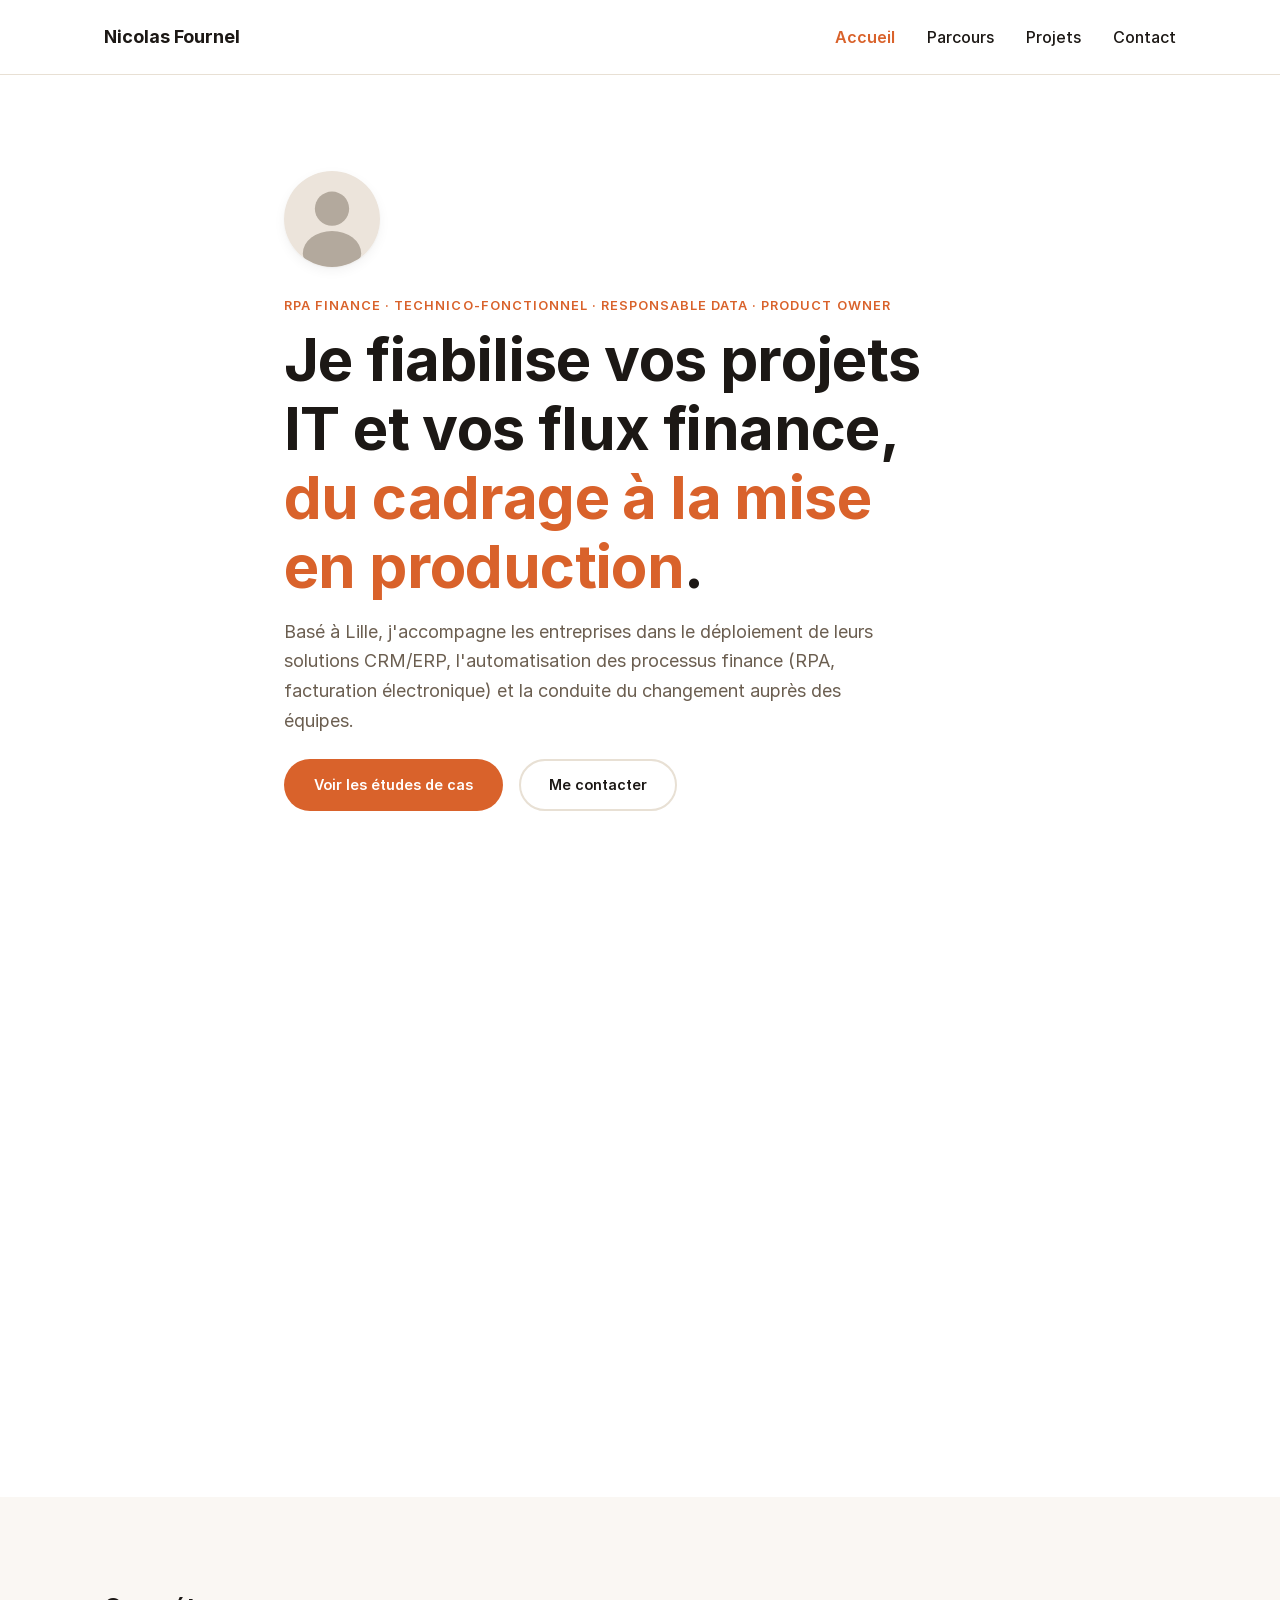
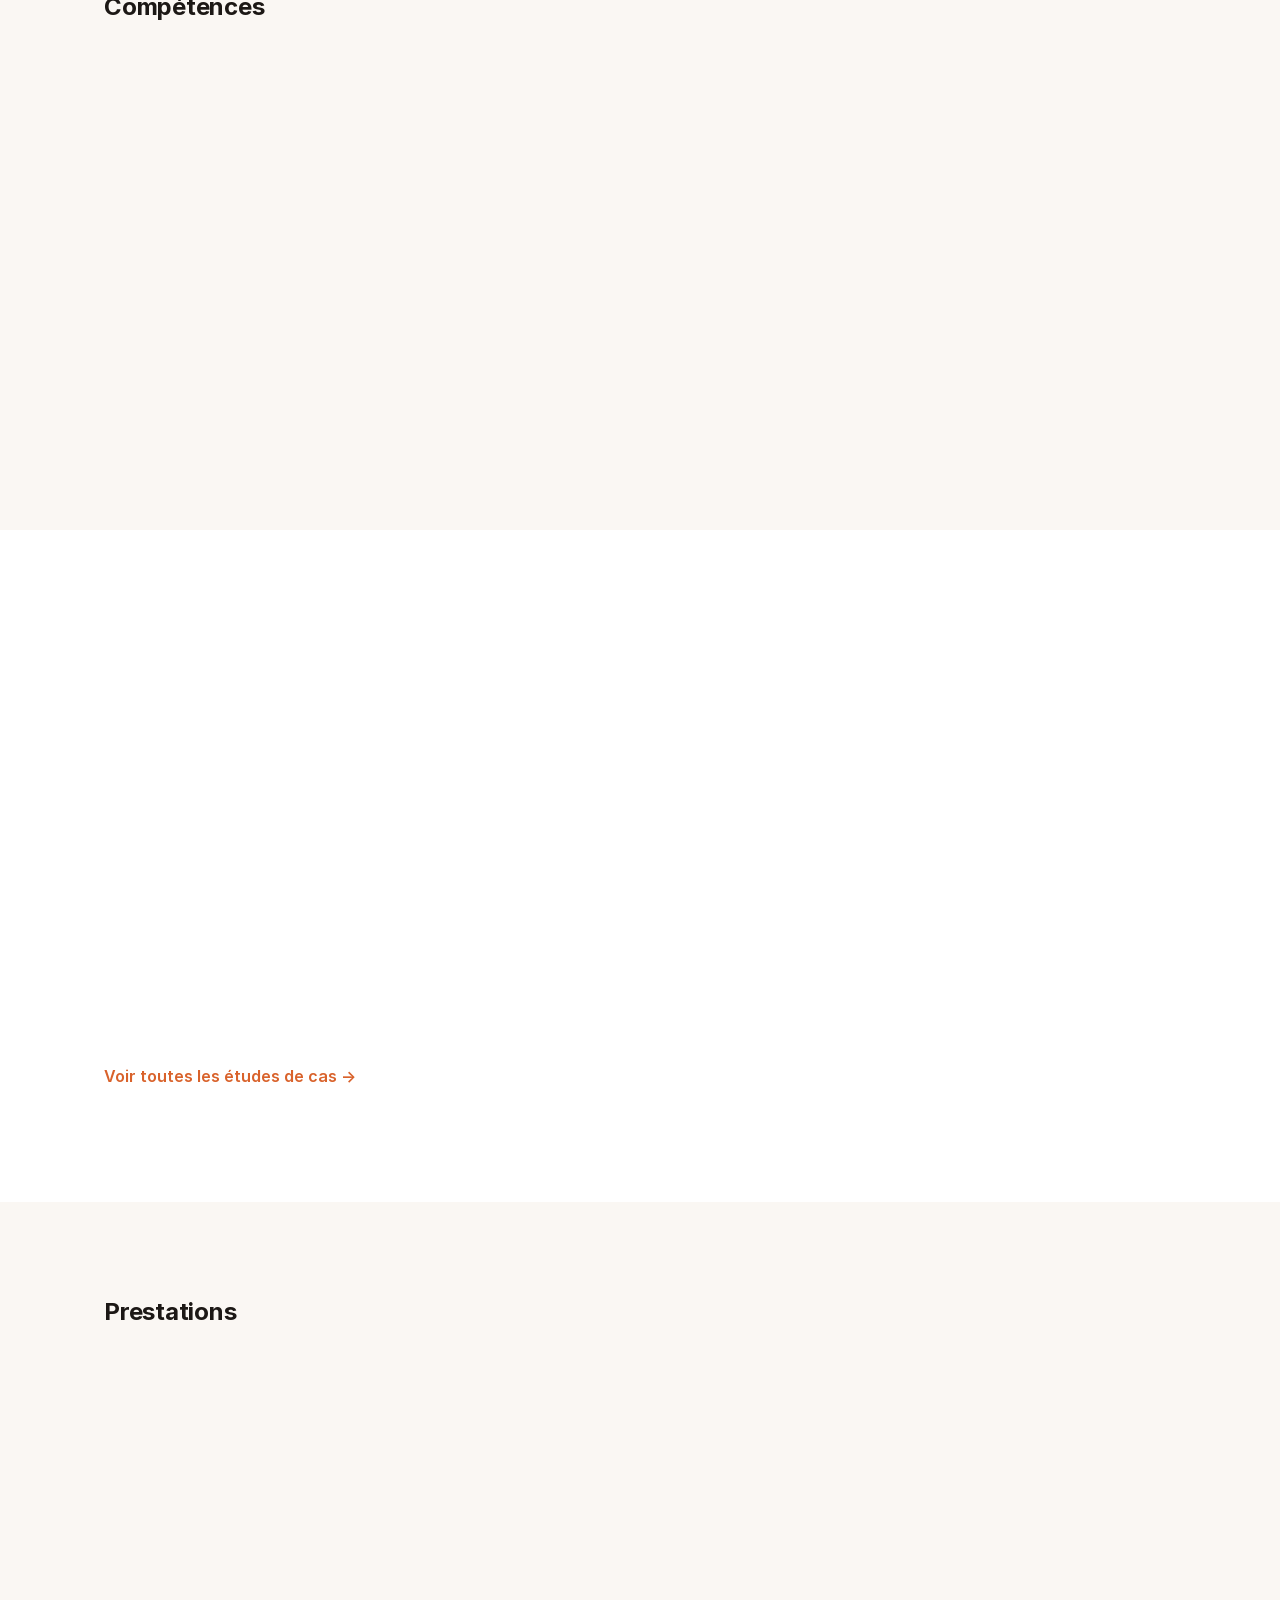
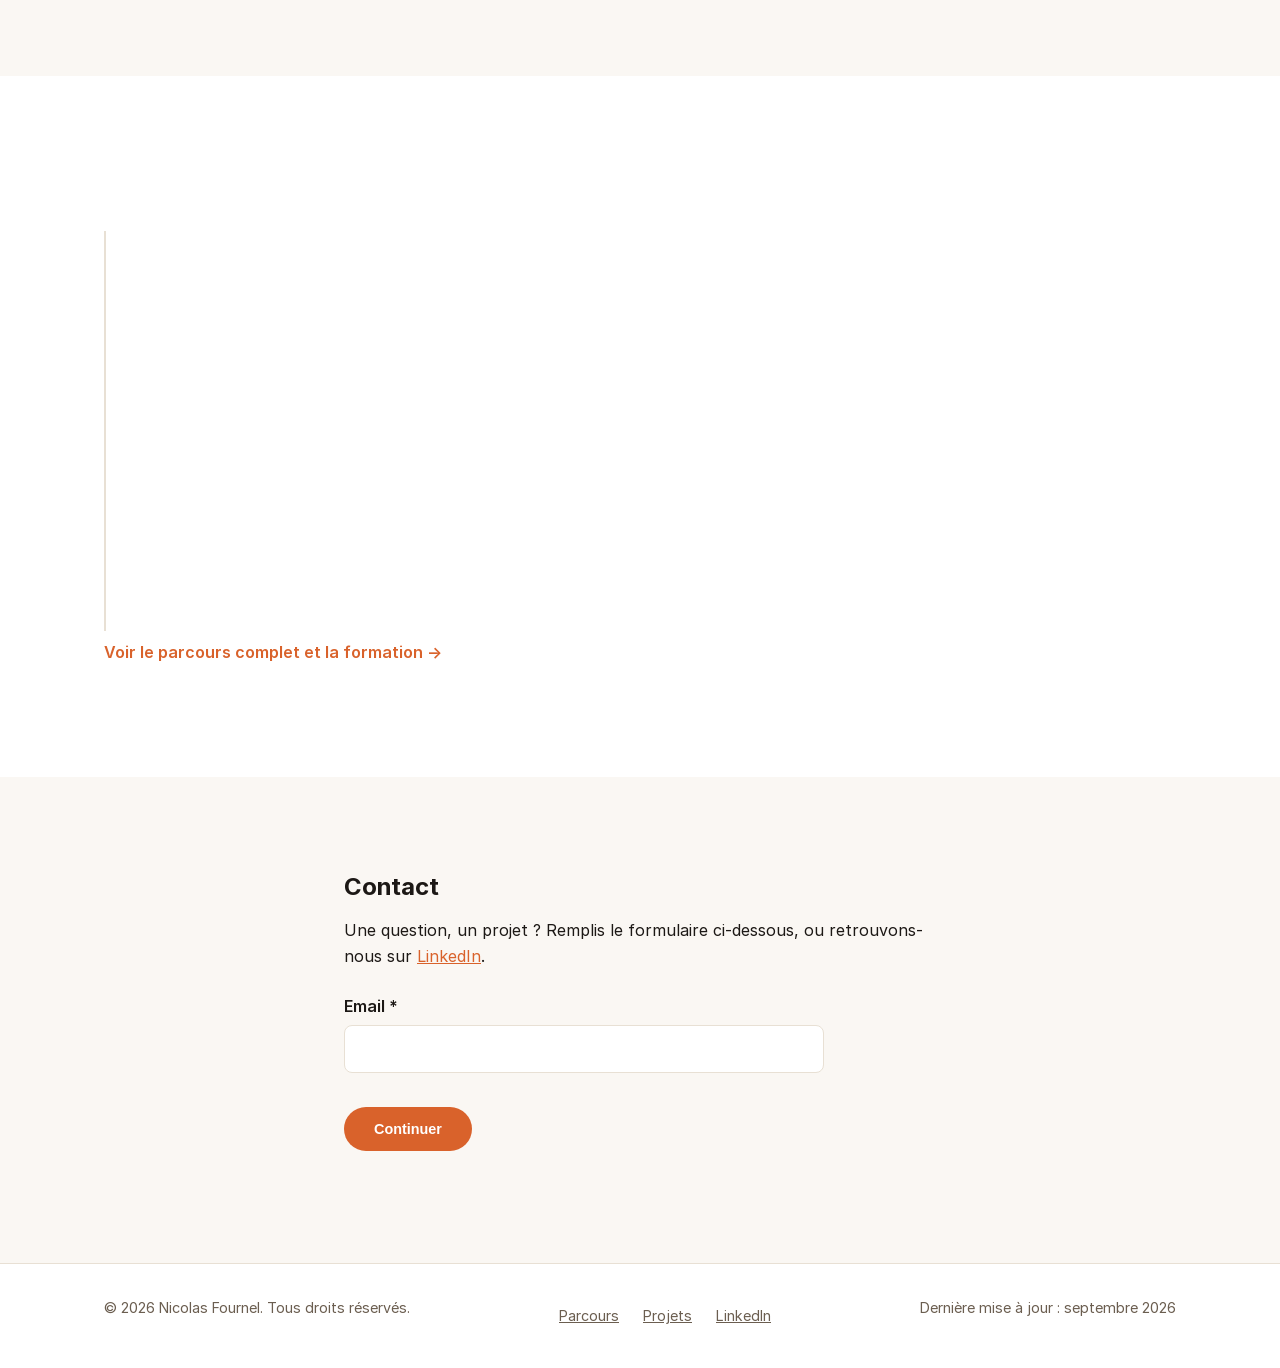
==== commit acb02236: "Envoie le formulaire de contact via Web3Forms Remplace le lien mailto (qui ne declenchait rien sans " ====
--- a/index.html
+++ b/index.html
@@ -12,7 +12,7 @@
     style-src 'self';
     img-src 'self' data:;
     font-src 'self';
-    connect-src 'self';
+    connect-src 'self' https://api.web3forms.com;
     form-action 'self';
     base-uri 'self';
     frame-ancestors 'none';
@@ -286,9 +286,7 @@
       <div class="container container--narrow">
         <h2 id="contact-title">Contact</h2>
         <p>
-          Une question, un projet ? Écris-moi via ce formulaire, par email à
-          <a href="mailto:nicolas.fournel@icloud.com">nicolas.fournel@icloud.com</a>,
-          ou retrouvons-nous sur
+          Une question, un projet ? Remplis le formulaire ci-dessous, ou retrouvons-nous sur
           <a href="https://www.linkedin.com/in/nicolas-fournel-12nf/" target="_blank" rel="noopener noreferrer">LinkedIn</a>.
         </p>
 
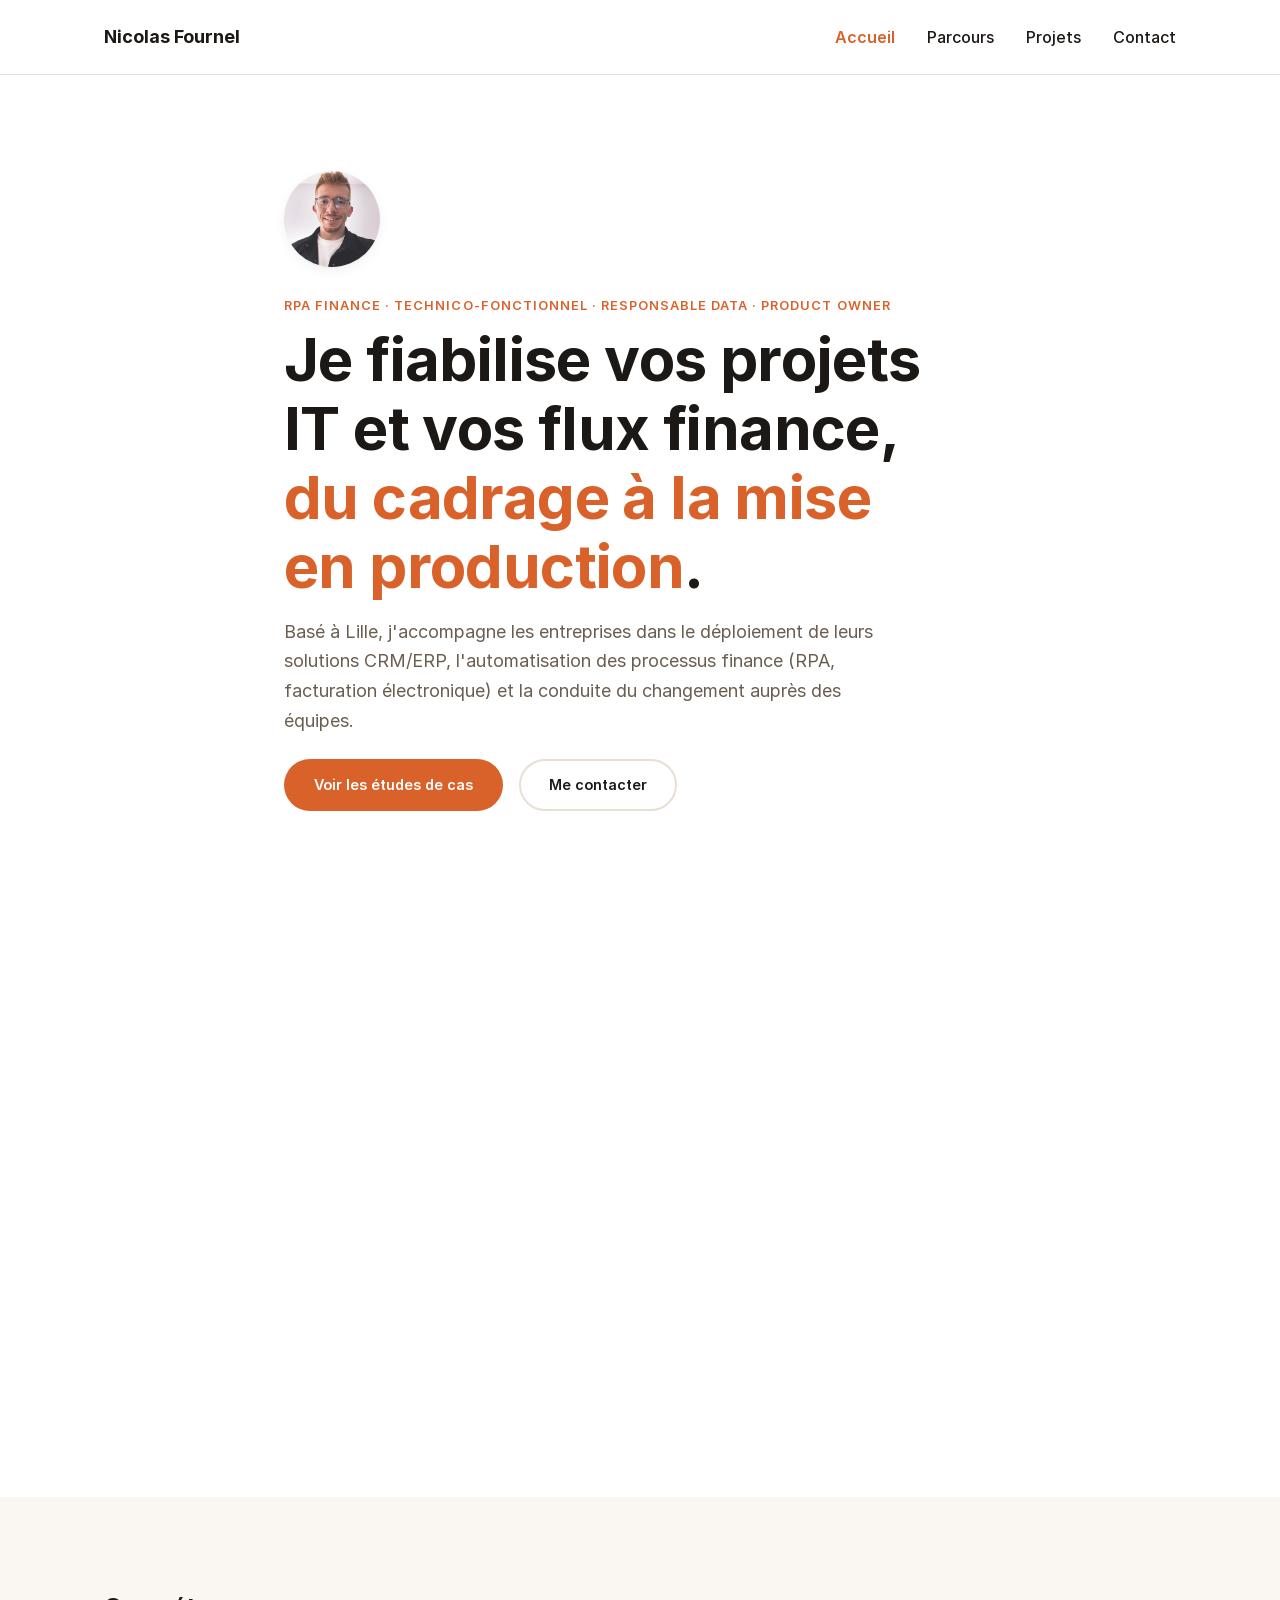
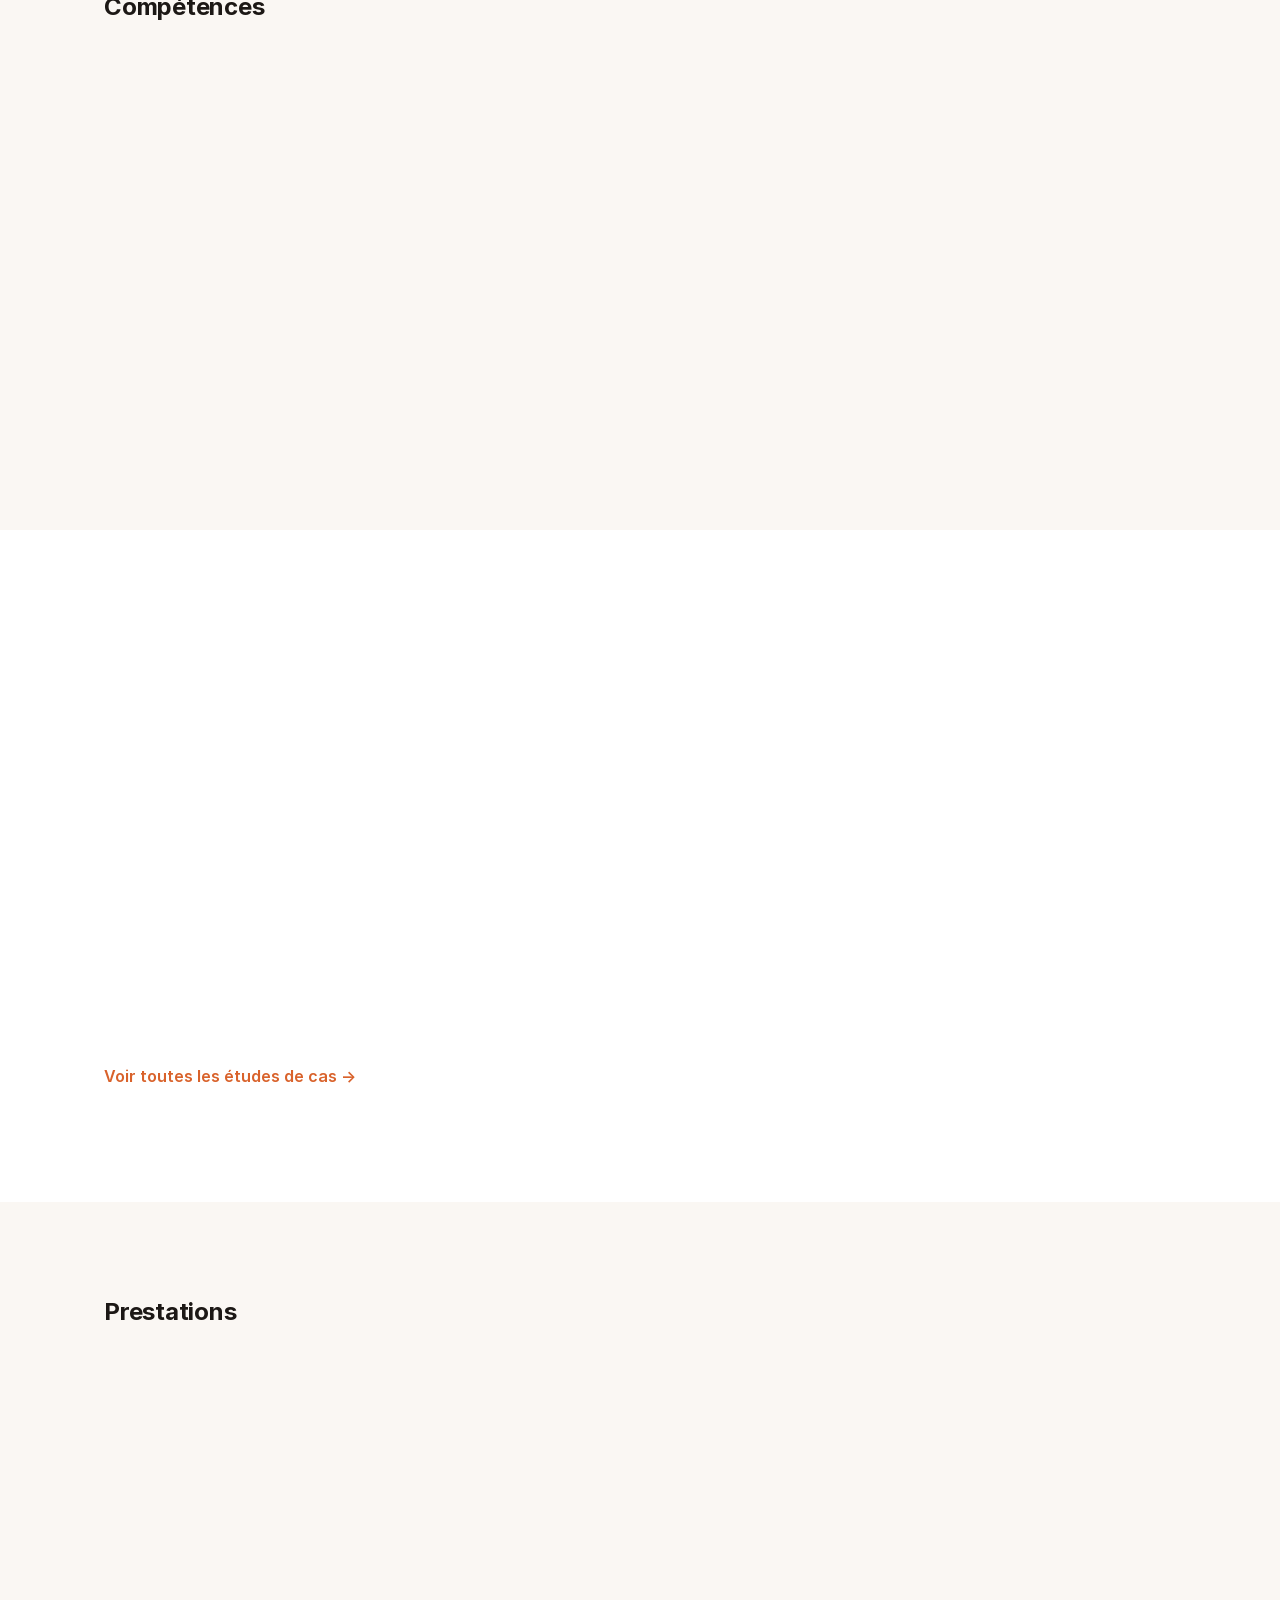
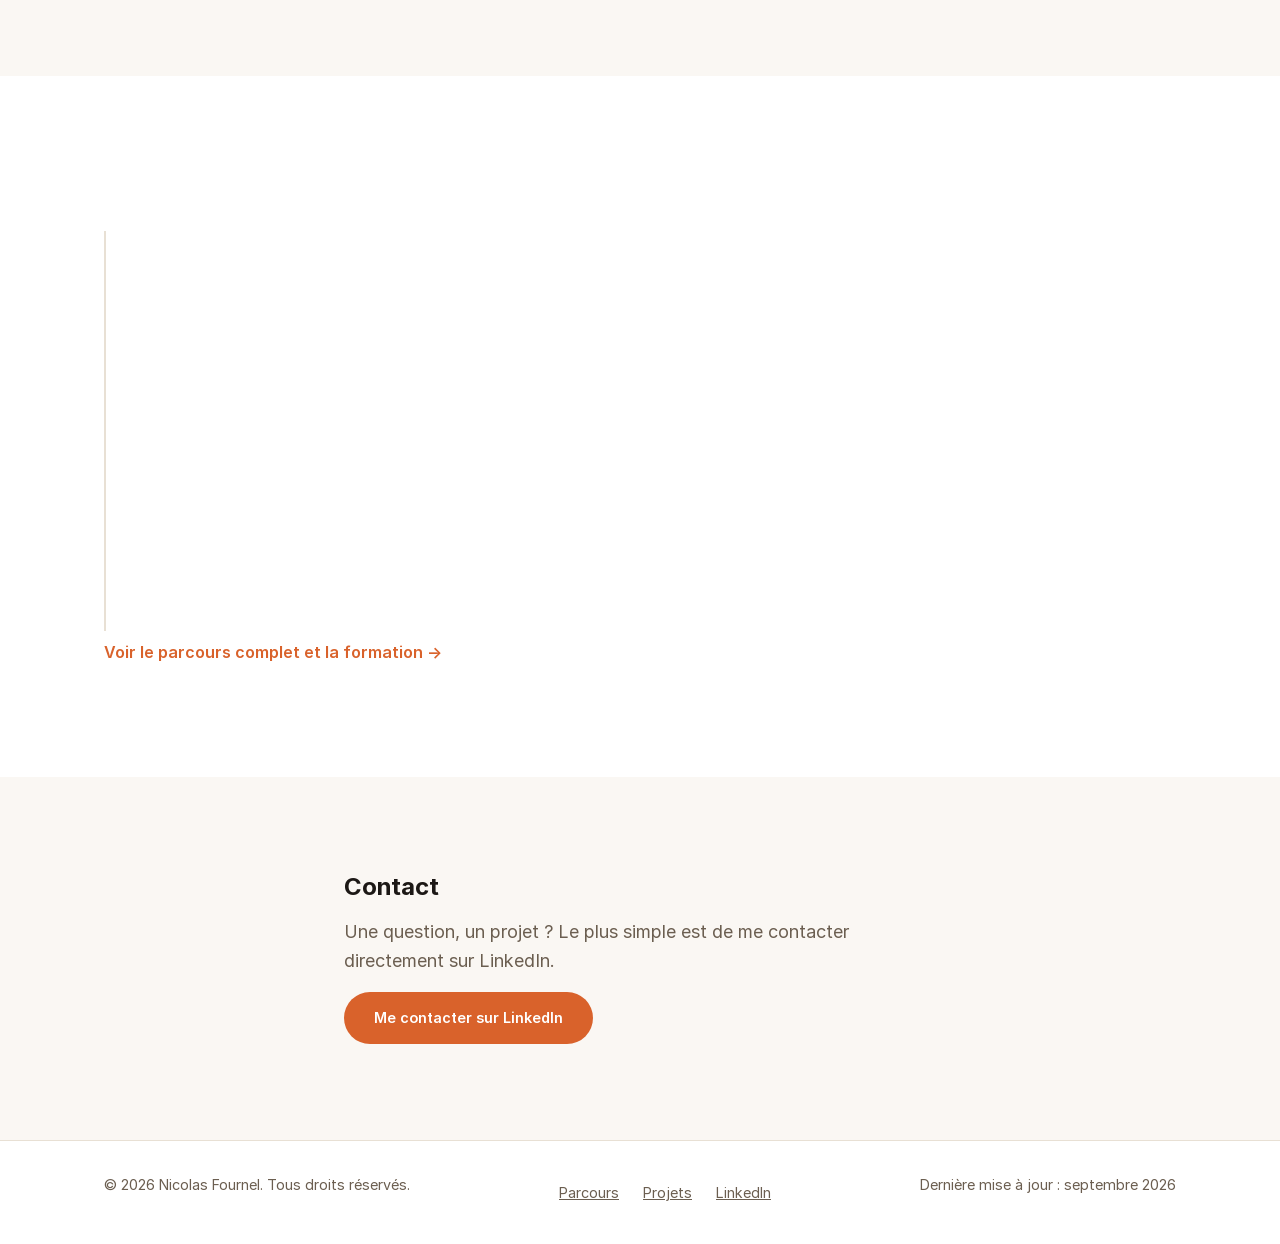
==== commit cb75efc1: "retrait de la fonction email contact + logo Co-Authored-By: Claude Sonnet 5 <noreply@anthropic.com>" ====
--- a/index.html
+++ b/index.html
@@ -12,7 +12,7 @@
     style-src 'self';
     img-src 'self' data:;
     font-src 'self';
-    connect-src 'self' https://api.web3forms.com;
+    connect-src 'self';
     form-action 'self';
     base-uri 'self';
     frame-ancestors 'none';
@@ -111,7 +111,7 @@
       <div class="container hero__inner">
         <img
           class="hero__avatar"
-          src="data:image/svg+xml,%3Csvg xmlns='http://www.w3.org/2000/svg' viewBox='0 0 112 112'%3E%3Crect width='112' height='112' fill='%23ece4db'/%3E%3Ccircle cx='56' cy='44' r='20' fill='%23b3a99d'/%3E%3Cellipse cx='56' cy='96' rx='34' ry='26' fill='%23b3a99d'/%3E%3C/svg%3E"
+          src="assets/photo.png"
           alt="Photo de profil de Nicolas Fournel"
           width="96" height="96"
         >
@@ -285,63 +285,12 @@
     <section id="contact" class="section section--muted" aria-labelledby="contact-title">
       <div class="container container--narrow">
         <h2 id="contact-title">Contact</h2>
-        <p>
-          Une question, un projet ? Remplis le formulaire ci-dessous, ou retrouvons-nous sur
-          <a href="https://www.linkedin.com/in/nicolas-fournel-12nf/" target="_blank" rel="noopener noreferrer">LinkedIn</a>.
-        </p>
-
-        <p class="form__status" id="contactAlreadySent" role="status" hidden>
-          Merci, ton message a déjà été envoyé depuis cet appareil — je reviens vers toi
-          rapidement. Besoin d'ajouter quelque chose ? Écris-moi directement par email.
-        </p>
-
-        <form id="contactForm" class="form" novalidate>
-          <!-- Honeypot anti-bot : champ invisible pour humains, rempli par les bots -->
-          <div class="honeypot" aria-hidden="true">
-            <label for="website">Ne pas remplir ce champ</label>
-            <input type="text" id="website" name="website" tabindex="-1" autocomplete="off">
-          </div>
-
-          <!-- Étape 1 : email seul, filtré avant de révéler le reste du formulaire -->
-          <div class="form-step" id="contactStep1">
-            <div class="form__field">
-              <label for="email">Email <span aria-hidden="true">*</span></label>
-              <input
-                type="email" id="email" name="email" required maxlength="120"
-                autocomplete="email" aria-describedby="email-error"
-              >
-              <p class="form__error" id="email-error" role="alert"></p>
-            </div>
-            <button type="button" id="emailContinueBtn" class="btn btn--primary">Continuer</button>
-          </div>
-
-          <!-- Étape 2 : révélée uniquement après validation de l'email -->
-          <fieldset class="form-step" id="contactStep2" hidden>
-            <legend class="visually-hidden">Vos coordonnées et votre message</legend>
-
-            <div class="form__field">
-              <label for="name">Nom <span aria-hidden="true">*</span></label>
-              <input
-                type="text" id="name" name="name" required minlength="2" maxlength="80"
-                autocomplete="name" aria-describedby="name-error"
-              >
-              <p class="form__error" id="name-error" role="alert"></p>
-            </div>
-
-            <div class="form__field">
-              <label for="message">Message <span aria-hidden="true">*</span></label>
-              <textarea
-                id="message" name="message" required minlength="10" maxlength="2000" rows="5"
-                aria-describedby="message-error"
-              ></textarea>
-              <p class="form__error" id="message-error" role="alert"></p>
-            </div>
-
-            <button type="submit" class="btn btn--primary">Envoyer</button>
-          </fieldset>
-
-          <p class="form__status" id="formStatus" role="status" aria-live="polite"></p>
-        </form>
+        <p class="lead">Une question, un projet ? Le plus simple est de me contacter directement sur LinkedIn.</p>
+        <a
+          class="btn btn--primary"
+          href="https://www.linkedin.com/in/nicolas-fournel-12nf/"
+          target="_blank" rel="noopener noreferrer"
+        >Me contacter sur LinkedIn</a>
       </div>
     </section>
 
--- a/styles.css
+++ b/styles.css
@@ -750,79 +750,6 @@
 }
 
 /* ==========================================================================
-   Formulaire de contact
-   ========================================================================== */
-.form { margin-top: var(--space-3); max-width: 480px; }
-
-.form fieldset { border: 0; padding: 0; margin: 0; min-width: 0; }
-
-.form-step[hidden] { display: none; }
-
-/* Utilitaire générique : contenu utile aux lecteurs d'écran, retiré du flux visuel. */
-.visually-hidden {
-  position: absolute;
-  width: 1px;
-  height: 1px;
-  overflow: hidden;
-  clip: rect(0 0 0 0);
-  white-space: nowrap;
-}
-
-.form__field {
-  display: flex;
-  flex-direction: column;
-  gap: 0.35rem;
-  margin-bottom: var(--space-2);
-}
-
-.form__field label { font-weight: 600; }
-
-.form__field input,
-.form__field textarea {
-  font: inherit;
-  padding: 0.6rem 0.75rem;
-  border: 1px solid var(--input-border);
-  border-radius: var(--radius-sm);
-  background: var(--input-bg);
-  color: var(--color-text);
-}
-
-.form__field input:focus,
-.form__field textarea:focus {
-  border-color: var(--input-border-focus);
-}
-
-.form__field input:invalid[data-touched="true"],
-.form__field textarea:invalid[data-touched="true"] {
-  border-color: var(--color-error);
-}
-
-.form__error {
-  color: var(--color-error);
-  font-size: var(--p-text-xs);
-  min-height: 1em;
-  margin: 0;
-}
-
-.form__status {
-  margin-top: var(--space-2);
-  font-weight: 600;
-}
-
-/* Honeypot : masqué visuellement mais toujours dans le flux du DOM
-   (pas display:none, pour rester cohérent avec certains lecteurs de bots
-   naïfs qui l'ignorent, tout en étant invisible et non focusable pour
-   les humains via aria-hidden + tabindex="-1" dans le HTML). */
-.honeypot {
-  position: absolute;
-  width: 1px;
-  height: 1px;
-  overflow: hidden;
-  clip: rect(0 0 0 0);
-  white-space: nowrap;
-}
-
-/* ==========================================================================
    Footer
    ========================================================================== */
 .site-footer {
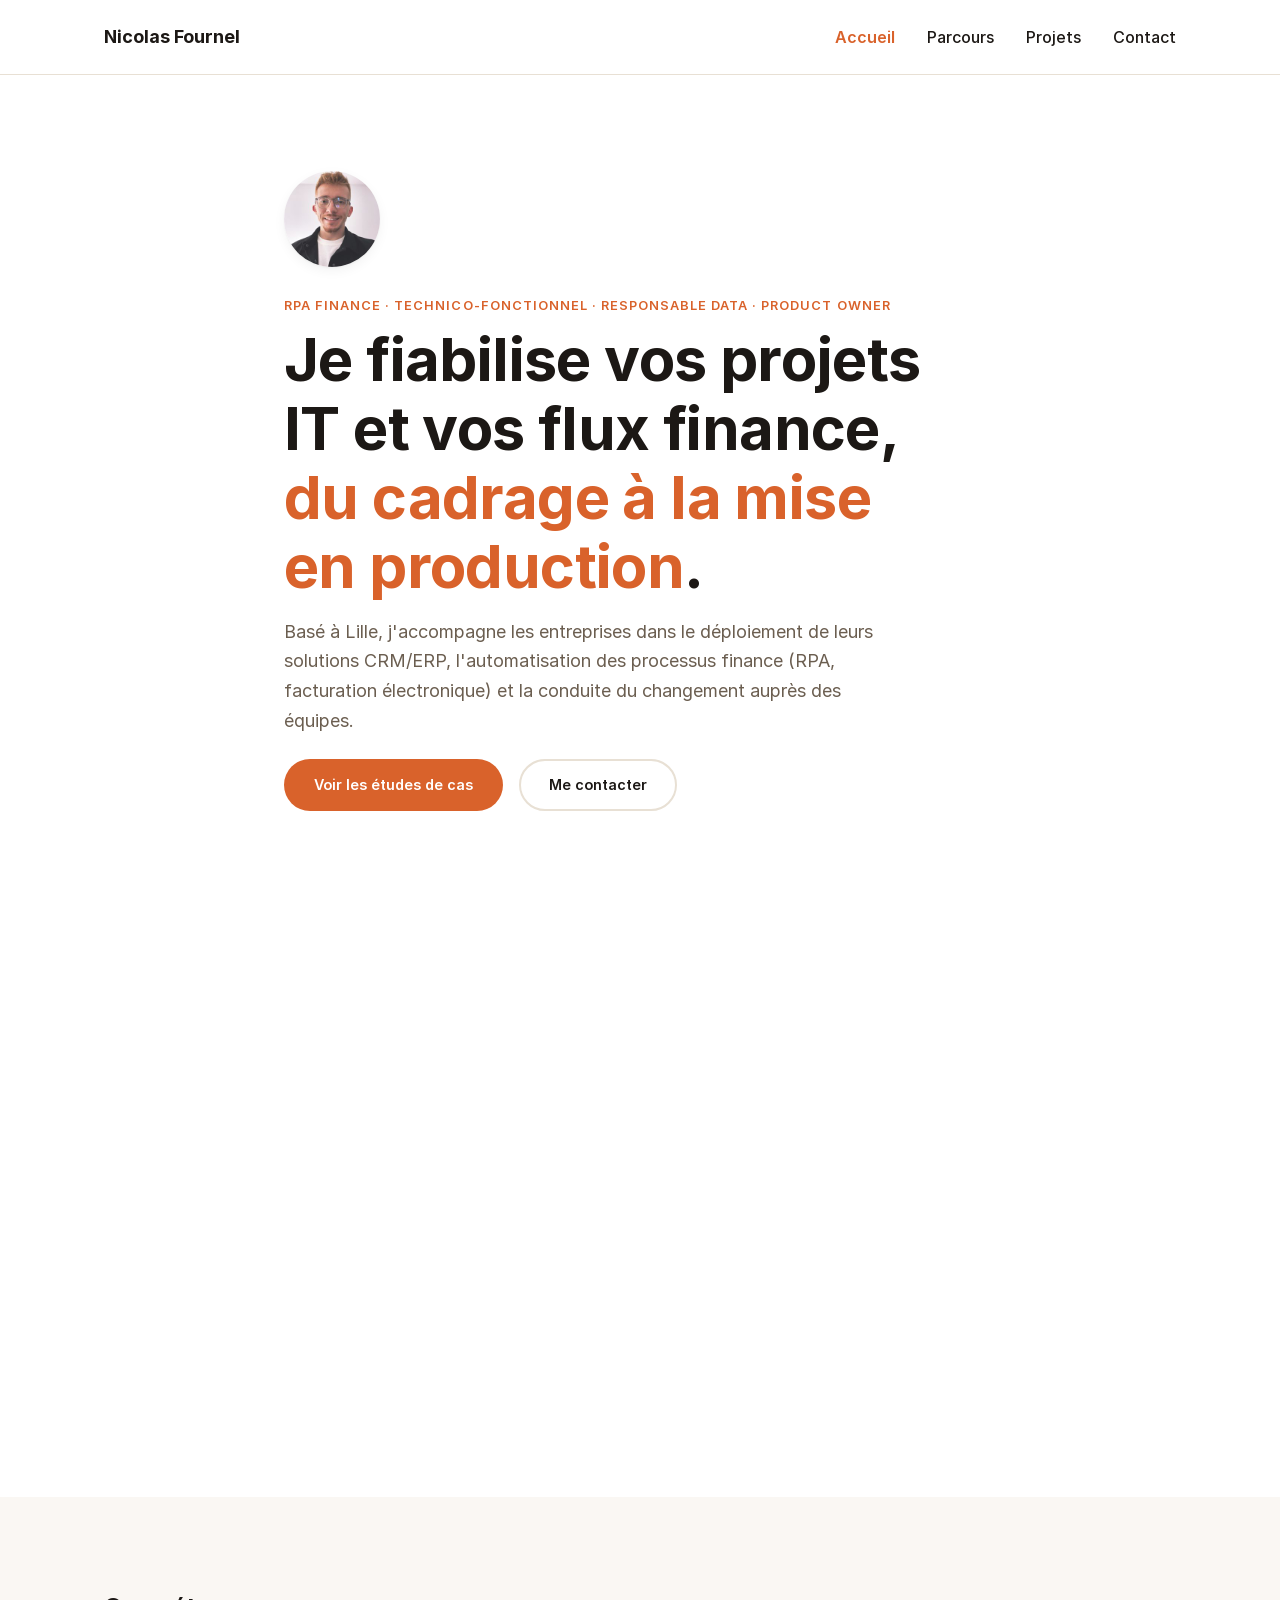
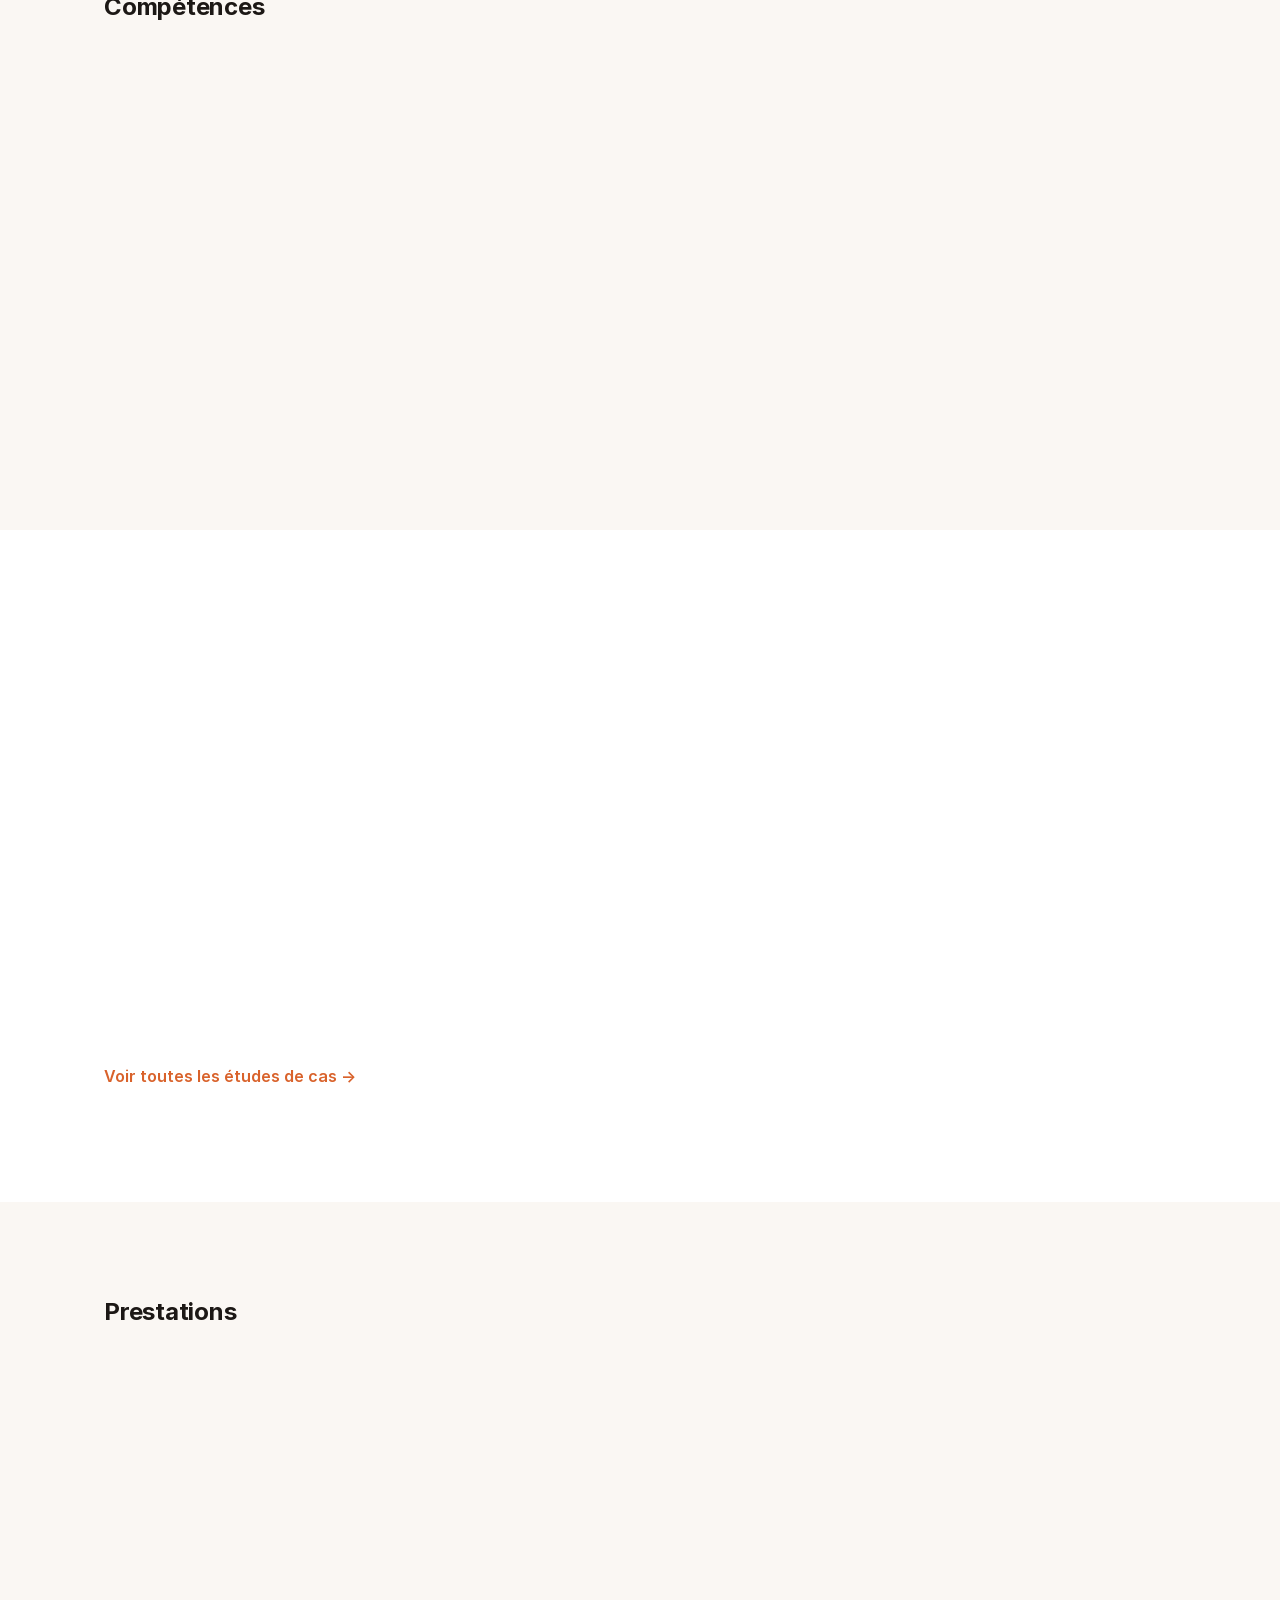
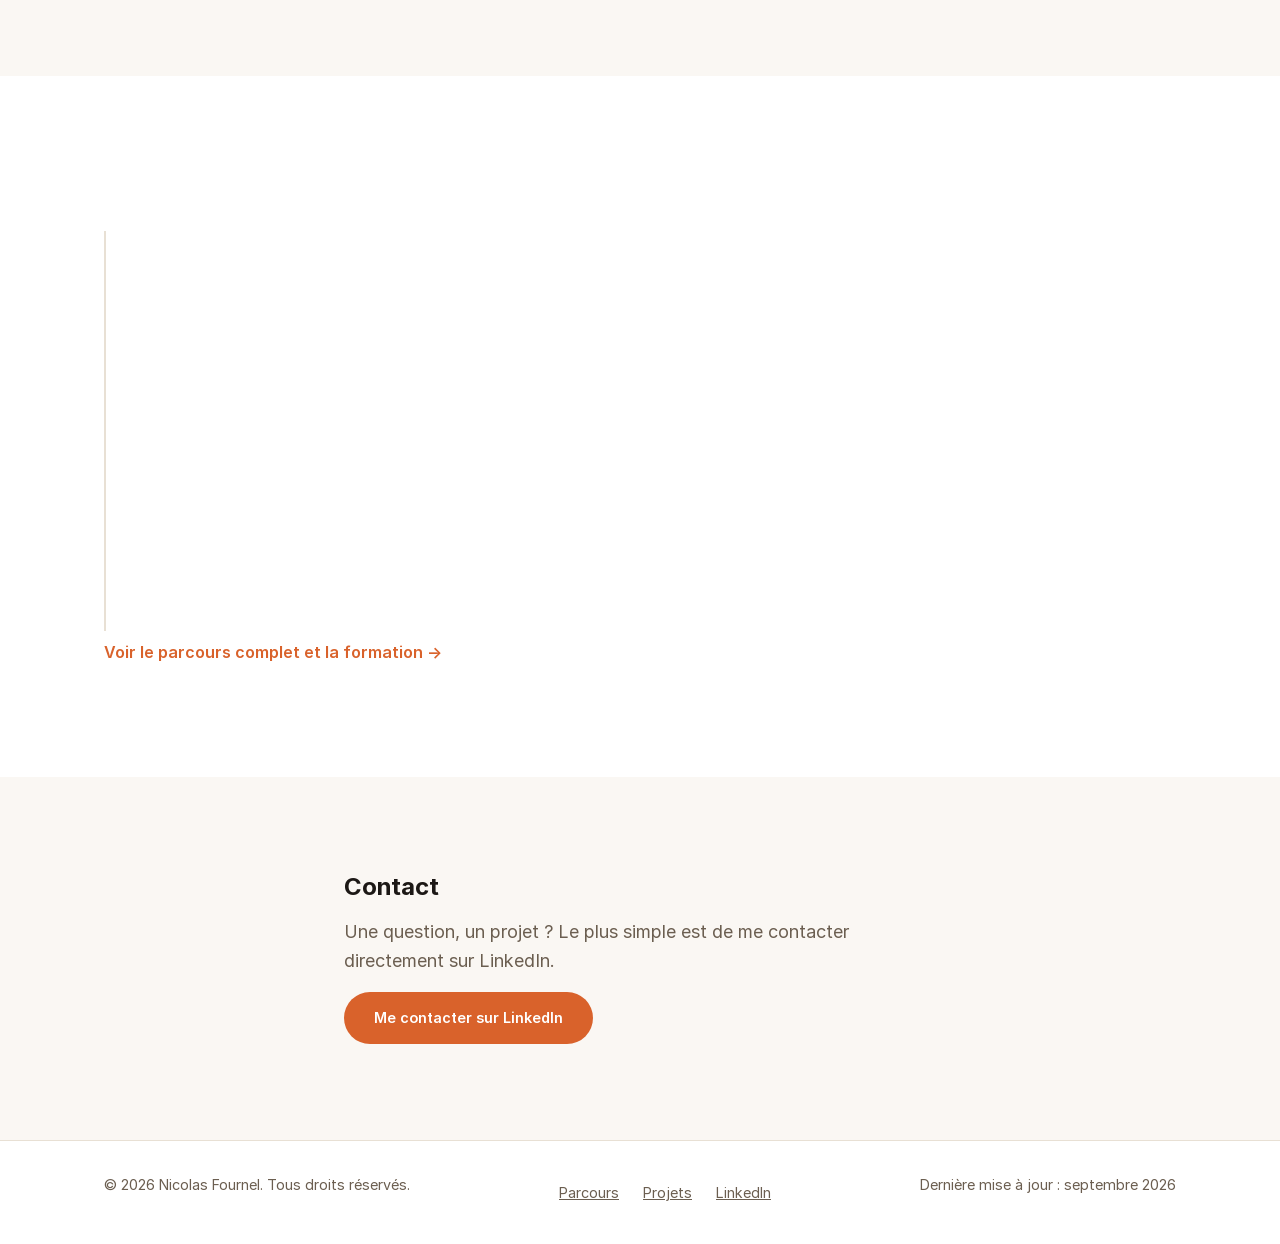
==== commit f53fa297: "nouveau script de navigation + image compressé Co-Authored-By: Claude Sonnet 5 <noreply@anthropic.co" ====
--- a/index.html
+++ b/index.html
@@ -111,7 +111,7 @@
       <div class="container hero__inner">
         <img
           class="hero__avatar"
-          src="assets/photo.png"
+          src="assets/photo.jpg"
           alt="Photo de profil de Nicolas Fournel"
           width="96" height="96"
         >
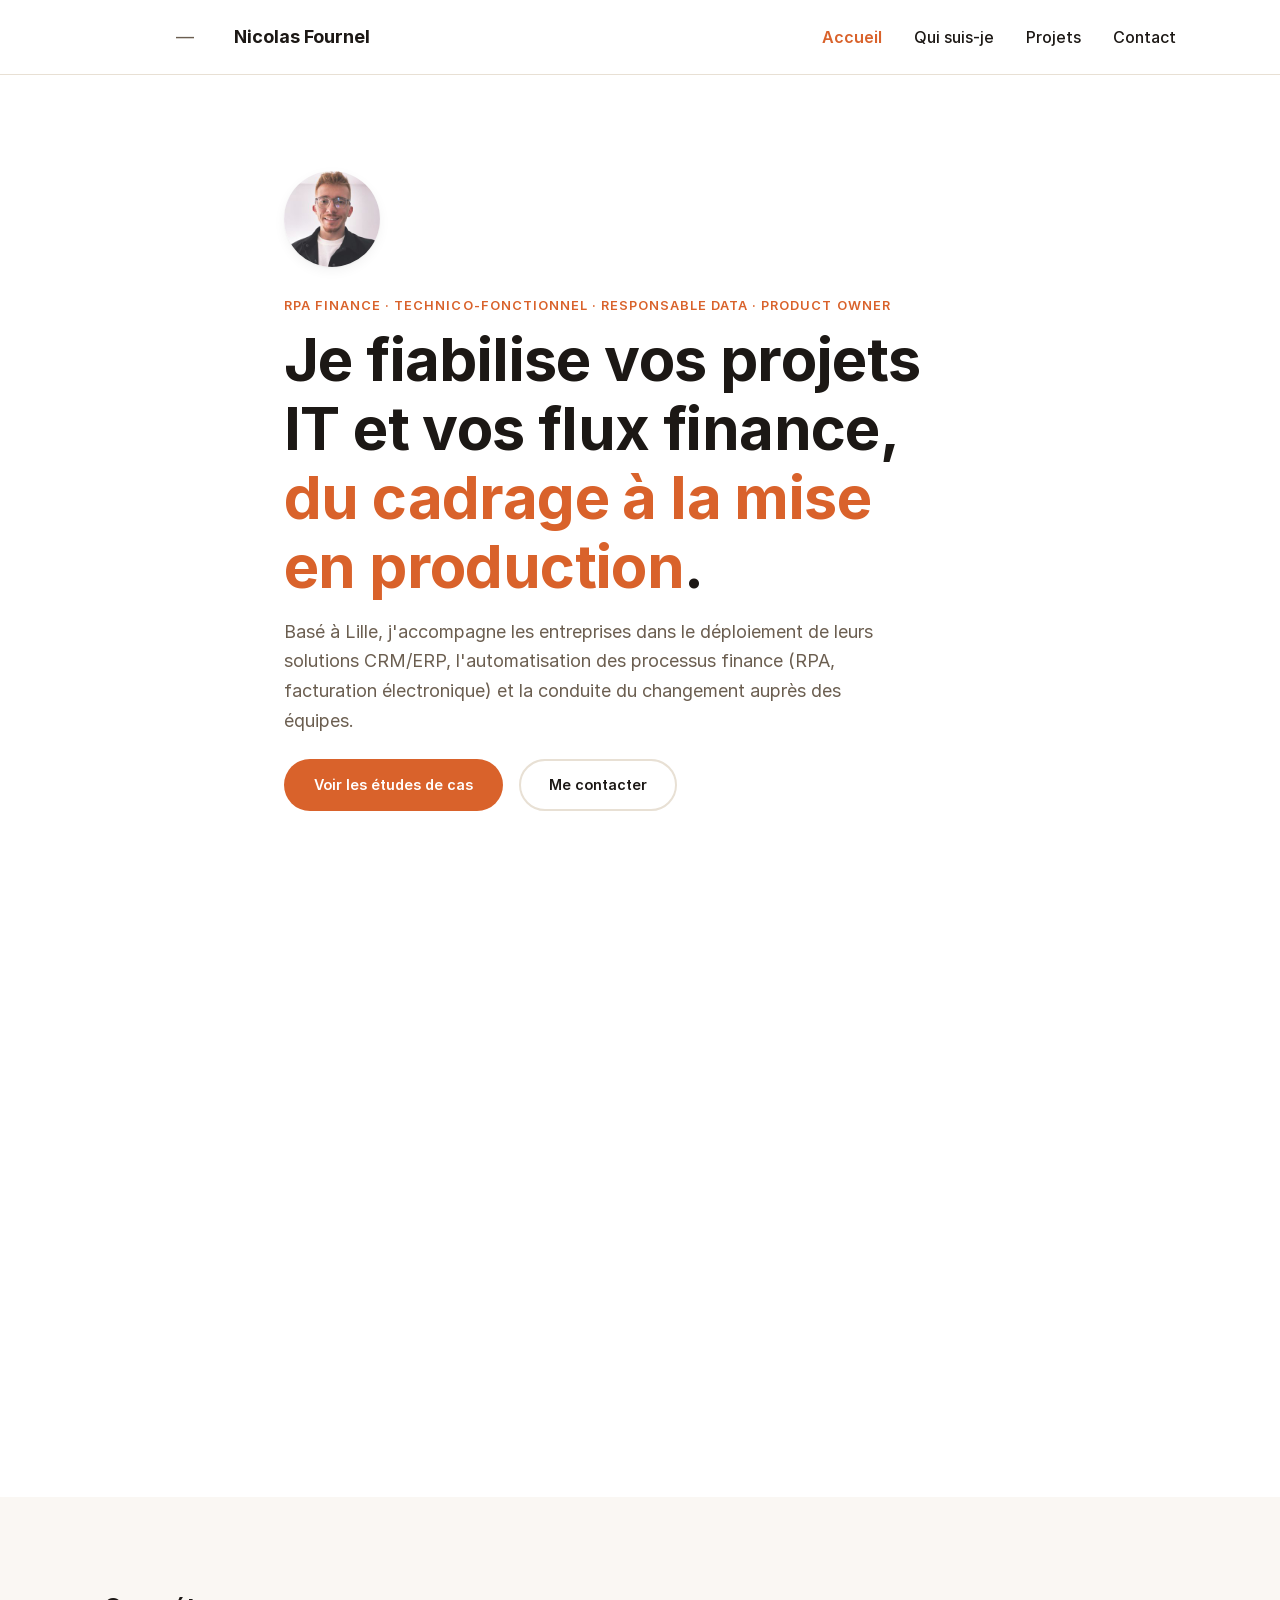
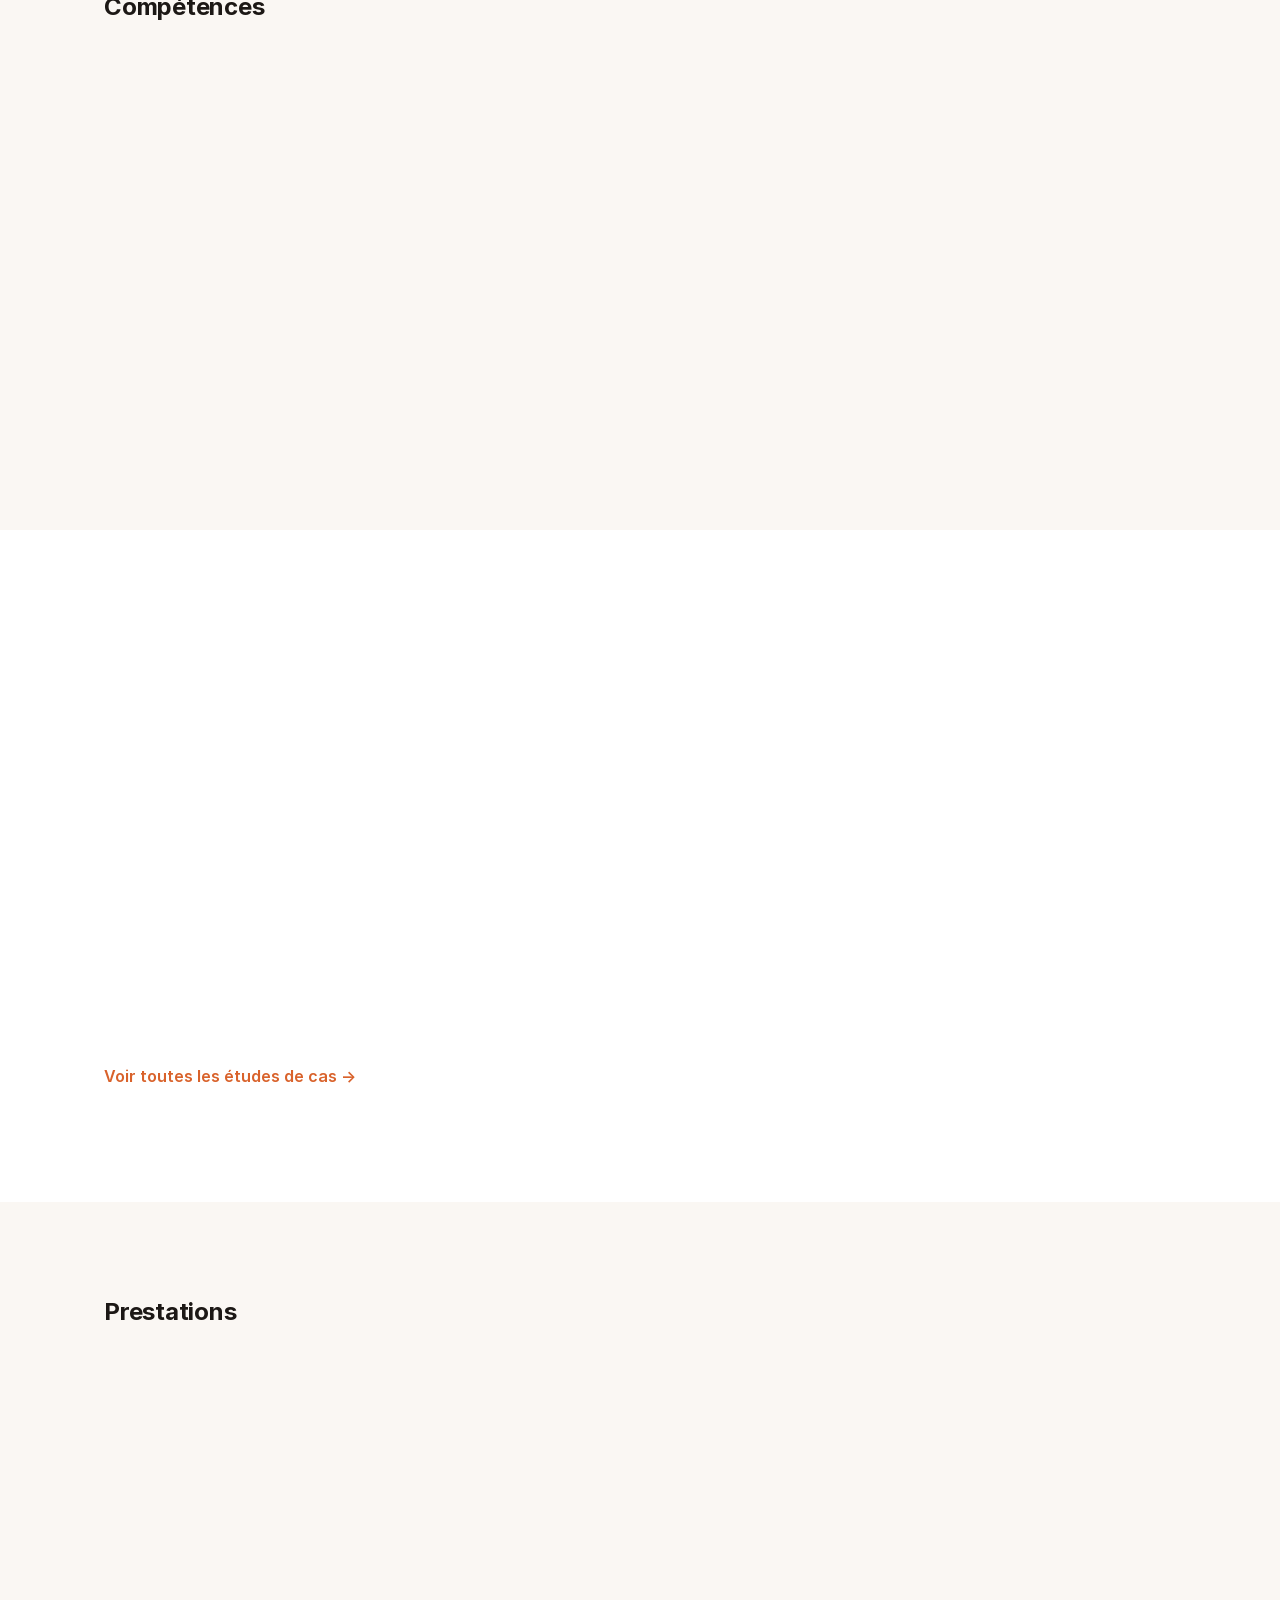
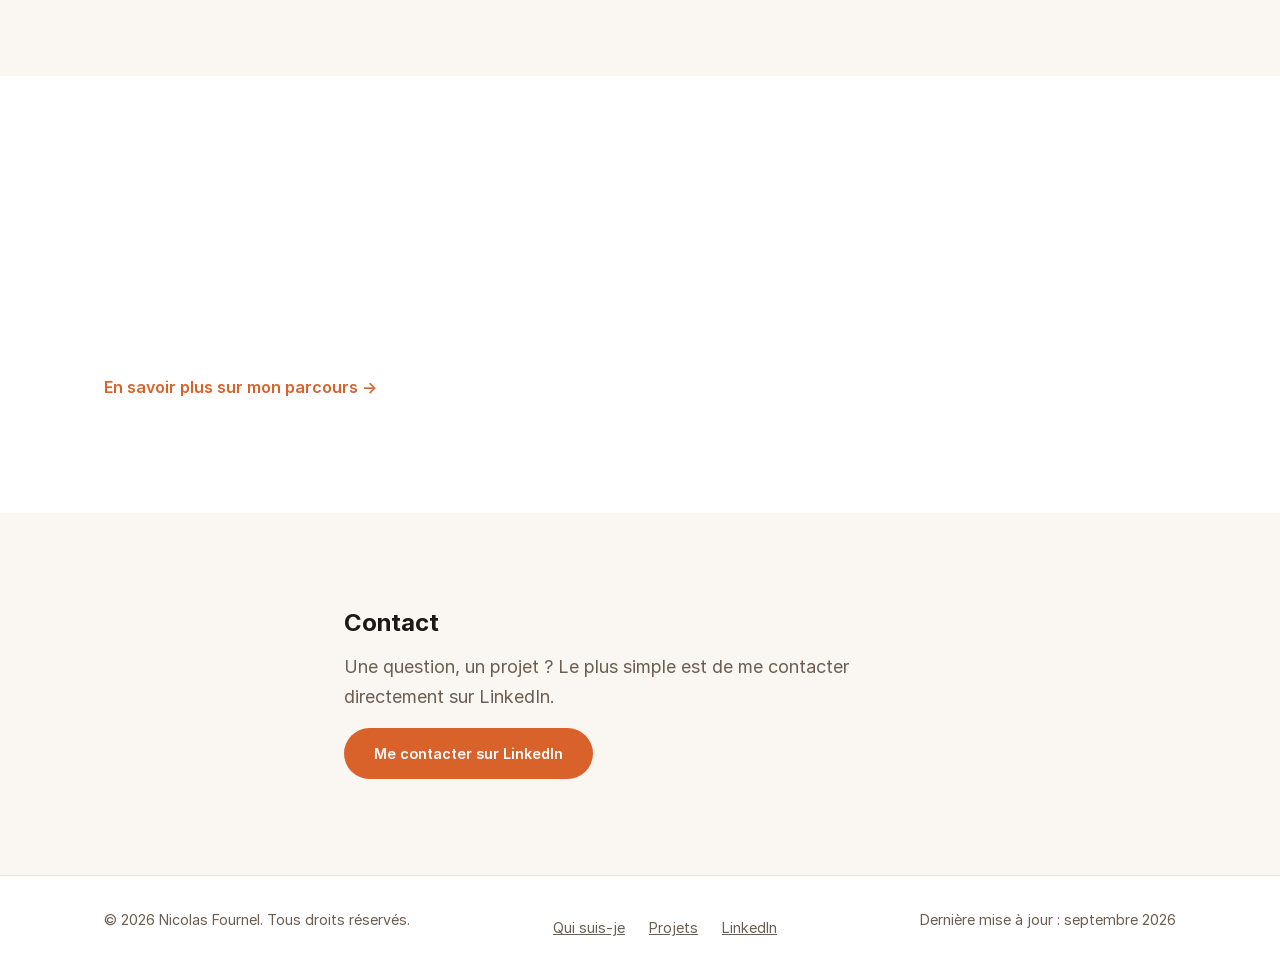
==== commit 2b8a4881: "modif ajout quis-je Co-Authored-By: Claude Sonnet 5 <noreply@anthropic.com>" ====
--- a/index.html
+++ b/index.html
@@ -80,7 +80,11 @@
 
   <header class="site-header">
     <nav class="nav" aria-label="Navigation principale">
-      <a class="nav__brand" href="./">Nicolas Fournel</a>
+      <a class="nav__brand" href="./">
+        <img class="nav__avatar nav__avatar--reveal" src="assets/photo.jpg" alt="" width="32" height="32">
+        <span class="nav__brand-sep" aria-hidden="true">—</span>
+        Nicolas Fournel
+      </a>
 
       <button
         class="nav__toggle"
@@ -97,7 +101,7 @@
 
       <ul class="nav__menu" id="navMenu">
         <li><a href="./">Accueil</a></li>
-        <li><a href="parcours/">Parcours</a></li>
+        <li><a href="parcours/">Qui suis-je</a></li>
         <li><a href="projets/">Projets</a></li>
         <li><a href="#contact" class="nav__cta">Contact</a></li>
       </ul>
@@ -209,19 +213,19 @@
             <p class="card__meta">Finance</p>
             <h3>E-Invoicing &amp; E-Reporting — Saint Maclou</h3>
             <p>Déploiement d'une solution de facturation électronique (format FacturX, flux EDI) et reporting Snowflake pour l'éco-participation.</p>
-            <a class="card__link" href="projets/e-invoicing-saint-maclou/">Voir l'étude de cas →</a>
+            <a class="card__link" href="projets/e-invoicing-saint-maclou/">Plus de détails →</a>
           </li>
           <li class="card project-card" data-reveal>
             <p class="card__meta">Déploiement IT</p>
             <h3>7 000 lockers — Mondial Relay</h3>
             <p>Déploiement et maintenance du parc de lockers sur le territoire BENEFRALUX : +43 % de couverture, -25 % de vandalisme.</p>
-            <a class="card__link" href="projets/lockers-mondial-relay/">Voir l'étude de cas →</a>
+            <a class="card__link" href="projets/lockers-mondial-relay/">Plus de détails →</a>
           </li>
           <li class="card project-card" data-reveal>
             <p class="card__meta">Déploiement IT · Data</p>
             <h3>CRM/ERP multi-sites — MipihSIB</h3>
             <p>Déploiement dans 15+ hôpitaux et reprise de données critiques avec 99,9 % de fiabilité.</p>
-            <a class="card__link" href="projets/crm-erp-mipihsib/">Voir l'étude de cas →</a>
+            <a class="card__link" href="projets/crm-erp-mipihsib/">Plus de détails →</a>
           </li>
         </ul>
 
@@ -252,31 +256,24 @@
       </div>
     </section>
 
-    <!-- PARCOURS (aperçu) -->
+    <!-- QUI SUIS-JE (aperçu) -->
     <section id="parcours" class="section" aria-labelledby="parcours-title">
       <div class="container">
         <div class="section__head" data-reveal>
-          <h2 id="parcours-title">Parcours</h2>
-        </div>
-        <ol class="timeline">
-          <li class="timeline__item" data-reveal>
-            <p class="timeline__date">Avril 2025 — Aujourd'hui</p>
-            <h3>RPA Finance — Saint Maclou</h3>
-            <p>Déploiement d'une solution de dématérialisation des factures (E-Invoicing, E-Reporting) et amélioration continue de la production.</p>
-          </li>
-          <li class="timeline__item" data-reveal>
-            <p class="timeline__date">Mai 2024 — Mars 2025</p>
-            <h3>Responsable de projet / Chef de projet IT — Mondial Relay</h3>
-            <p>Déploiement et maintenance du parc de lockers sur le territoire BENEFRALUX.</p>
-          </li>
-          <li class="timeline__item" data-reveal>
-            <p class="timeline__date">Septembre 2021 — Février 2025</p>
-            <h3>Ingénieur d'études confirmé — ALTEN</h3>
-            <p>Prestataire de services, missions chez MipihSIB, Mondial Relay et dans le secteur automobile.</p>
-          </li>
-        </ol>
+          <h2 id="parcours-title">Qui suis-je ?</h2>
+        </div>
+        <!--
+          Brouillon à personnaliser par Nicolas — même texte de départ que sur
+          la page dédiée, à remplacer par une version courte de ton propre texte.
+        -->
+        <p class="lead narrative" data-reveal>
+          Je m'appelle Nicolas. Sur le papier, mon parcours passe par le développement web, la
+          gestion de projet IT, puis la data et la finance — sur le terrain, c'est surtout la
+          même curiosité qui s'est déplacée d'un sujet à l'autre.
+          <em>[Remplace cette phrase par ce qui te ressemble vraiment.]</em>
+        </p>
         <p style="margin-top: var(--space-3);">
-          <a class="card__link" href="parcours/">Voir le parcours complet et la formation →</a>
+          <a class="card__link" href="parcours/">En savoir plus sur mon parcours →</a>
         </p>
       </div>
     </section>
@@ -300,7 +297,7 @@
     <div class="container">
       <p>&copy; <span id="year"></span> Nicolas Fournel. Tous droits réservés.</p>
       <div class="site-footer__links">
-        <a href="parcours/">Parcours</a>
+        <a href="parcours/">Qui suis-je</a>
         <a href="projets/">Projets</a>
         <a href="https://www.linkedin.com/in/nicolas-fournel-12nf/" target="_blank" rel="noopener noreferrer">LinkedIn</a>
       </div>
--- a/styles.css
+++ b/styles.css
@@ -315,10 +315,46 @@
 }
 
 .nav__brand {
+  display: inline-flex;
+  align-items: center;
+  gap: 0.6rem;
   font-weight: 700;
   text-decoration: none;
   color: var(--nav-text);
   font-size: var(--p-text-md);
+}
+
+@media (min-width: 768px) {
+  .nav__brand { gap: 2.5rem; }
+}
+
+.nav__brand-sep {
+  color: var(--color-text-muted);
+  font-weight: 400;
+}
+
+.nav__avatar {
+  width: 32px;
+  height: 32px;
+  border-radius: 50%;
+  object-fit: cover;
+  flex-shrink: 0;
+}
+
+/* Sur l'accueil, la photo de la nav reste invisible tant que la grande photo
+   du hero est visible, puis apparaît (fondu + léger scale) dès que celle-ci
+   se retrouve masquée par le header sticky — voir initNavAvatarReveal(). */
+.nav__avatar--reveal {
+  opacity: 0;
+  transform: scale(0.6);
+  transition: opacity var(--p-duration-base) var(--p-ease), transform var(--p-duration-base) var(--p-ease);
+}
+.nav__avatar--reveal.is-visible {
+  opacity: 1;
+  transform: scale(1);
+}
+@media (prefers-reduced-motion: reduce) {
+  .nav__avatar--reveal { transition: none; }
 }
 
 .nav__toggle {
@@ -619,6 +655,19 @@
   margin-top: var(--space-5);
 }
 
+.section-divider-title {
+  margin-top: var(--space-5);
+}
+
+.narrative {
+  max-width: 68ch;
+}
+.narrative p:last-child { margin-bottom: 0; }
+.narrative em {
+  color: var(--color-text-muted);
+  font-style: italic;
+}
+
 /* ==========================================================================
    Fil d'Ariane (pages profondes)
    ========================================================================== */
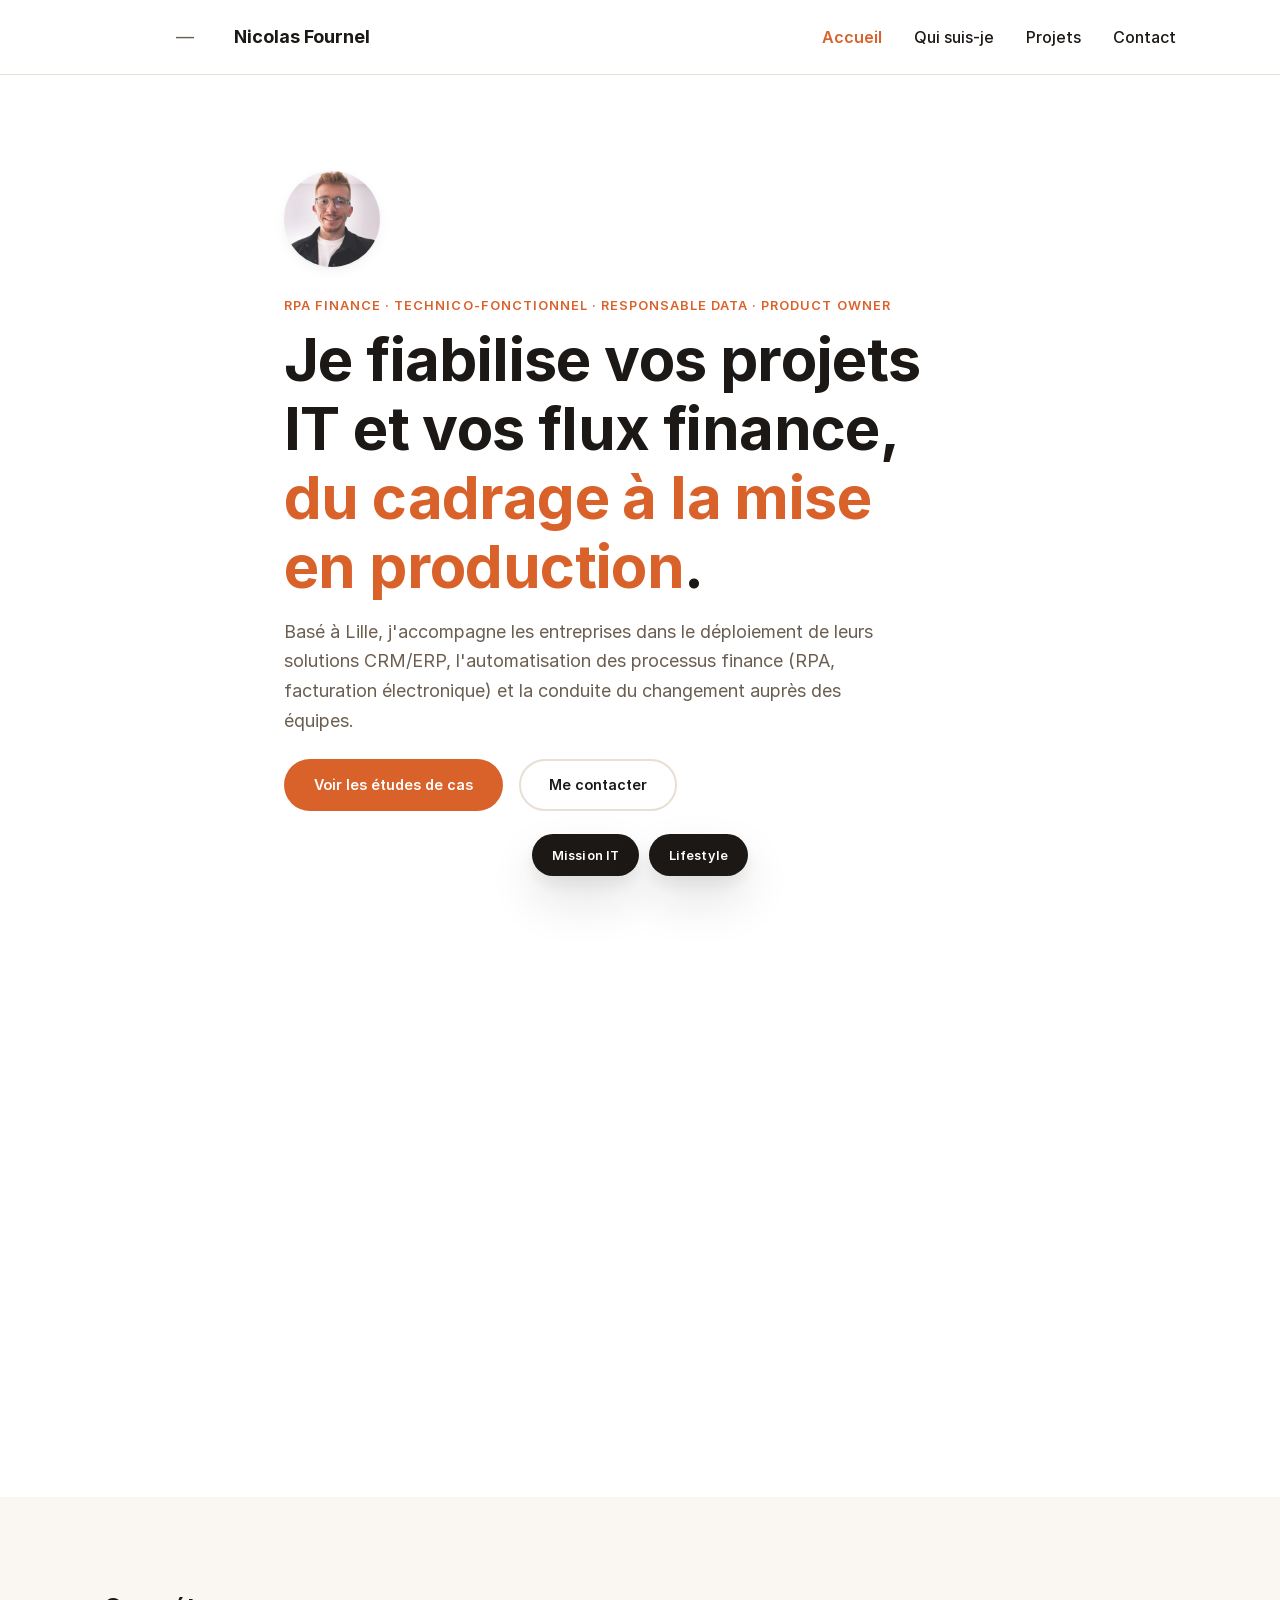
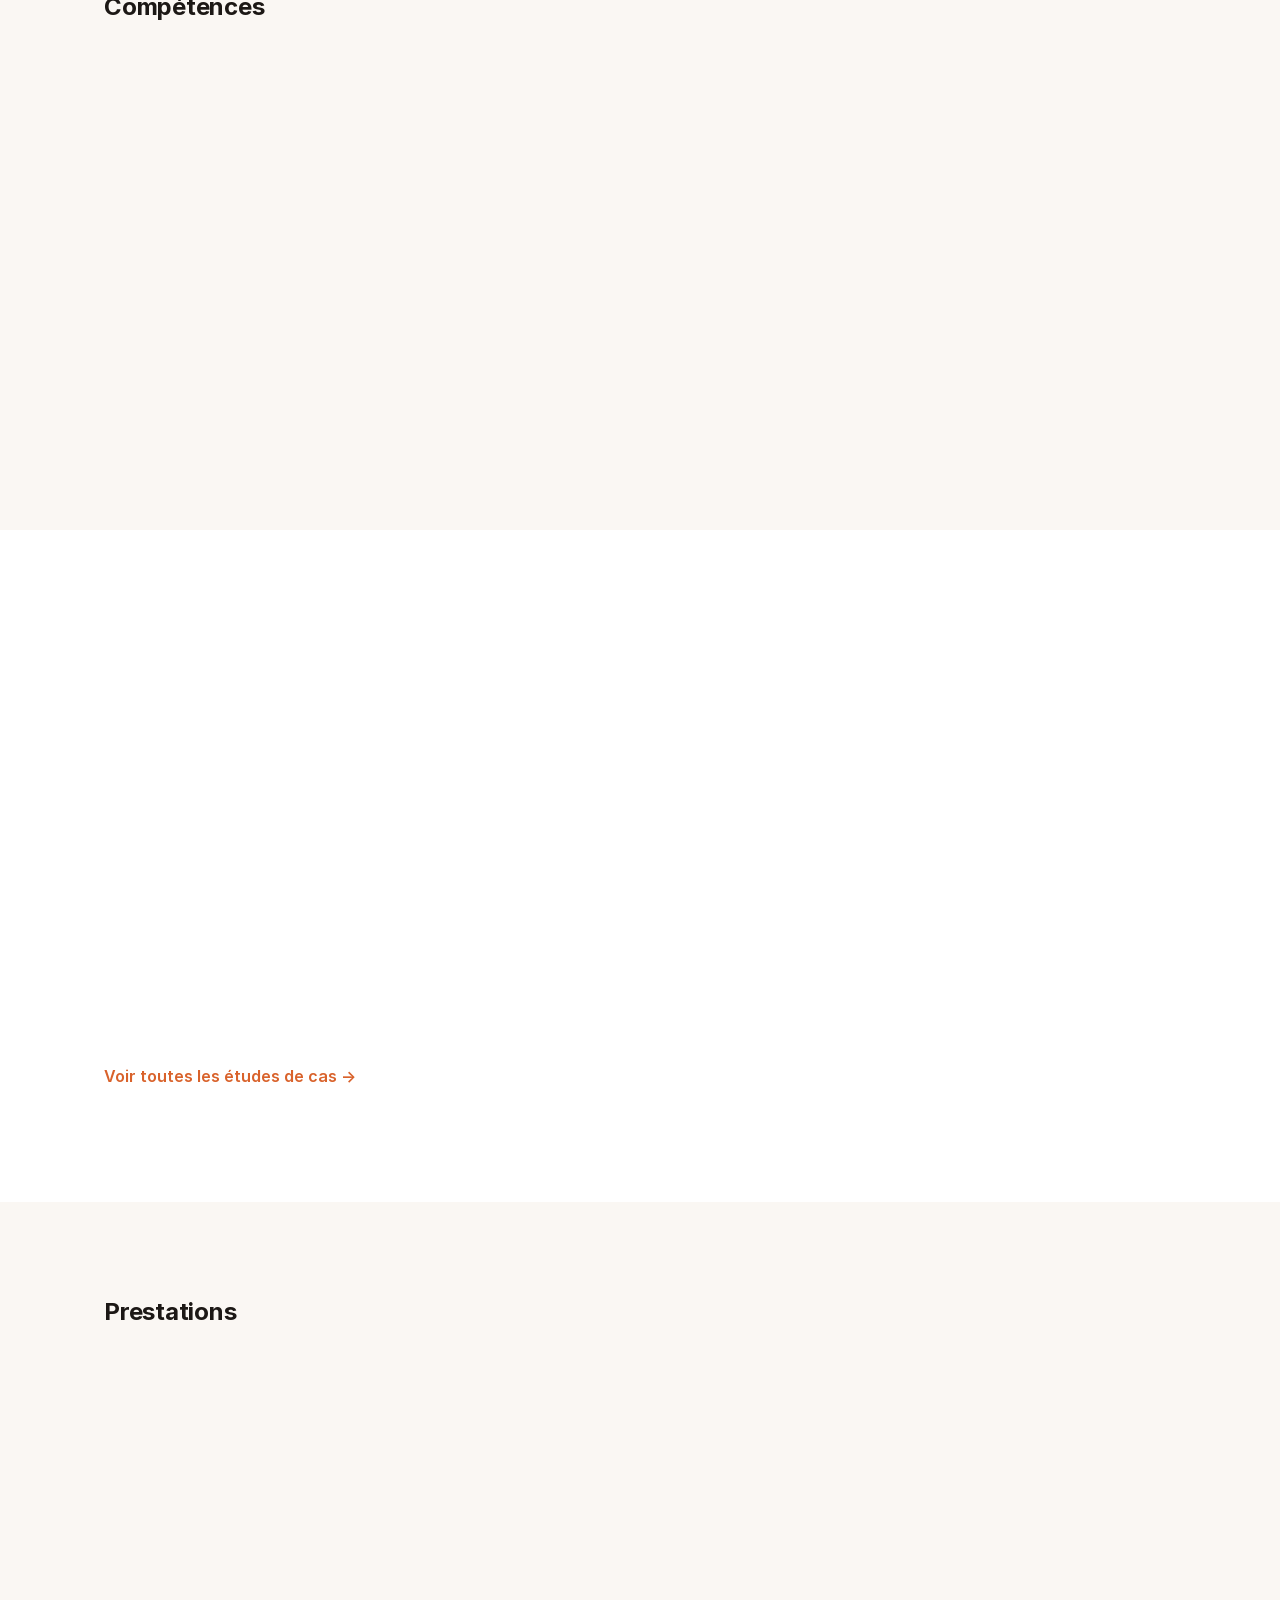
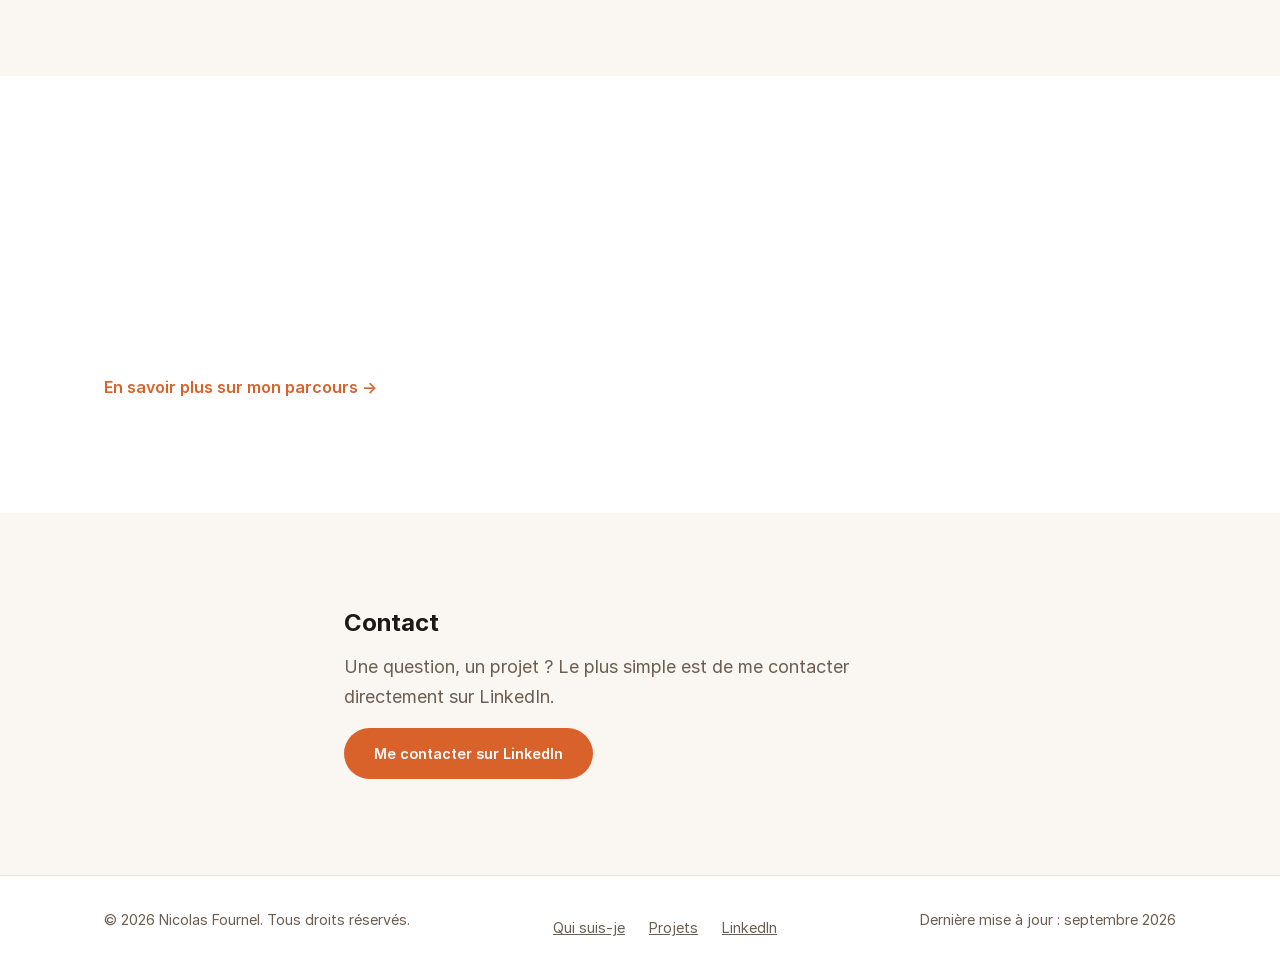
==== commit 5dcaf280: "ajout bouton premier plan Co-Authored-By: Claude Sonnet 5 <noreply@anthropic.com>" ====
--- a/index.html
+++ b/index.html
@@ -305,6 +305,11 @@
     </div>
   </footer>
 
+  <div class="floating-badges">
+    <a class="floating-badge" href="projets/">Mission IT</a>
+    <a class="floating-badge" href="lifestyle/">Lifestyle</a>
+  </div>
+
   <script src="app.js"></script>
 </body>
 </html>
--- a/styles.css
+++ b/styles.css
@@ -824,3 +824,42 @@
 
 .site-footer a { color: var(--color-text-muted); }
 .site-footer a:hover { color: var(--color-accent); }
+
+/* ==========================================================================
+   Badges flottants — deux boutons indépendants, centrés en bas d'écran,
+   restent au premier plan sur toutes les pages. Indépendants du thème
+   clair/sombre (toujours fond sombre, comme un tampon).
+   ========================================================================== */
+.floating-badges {
+  position: fixed;
+  bottom: var(--space-3);
+  left: 50%;
+  transform: translateX(-50%);
+  z-index: 60;
+  display: flex;
+  gap: 0.6rem;
+}
+
+.floating-badge {
+  display: inline-flex;
+  align-items: center;
+  background: var(--p-neutral-900);
+  color: var(--p-neutral-0);
+  padding: 0.65rem 1.25rem;
+  border-radius: var(--radius-full);
+  font-size: var(--p-text-xs);
+  font-weight: 600;
+  letter-spacing: 0.01em;
+  text-decoration: none;
+  box-shadow: var(--p-shadow-lg);
+  transition: transform var(--transition), box-shadow var(--transition);
+}
+
+.floating-badge:hover {
+  transform: translateY(-2px);
+  color: var(--p-neutral-0);
+}
+
+@media (max-width: 560px) {
+  .floating-badges { display: none; }
+}
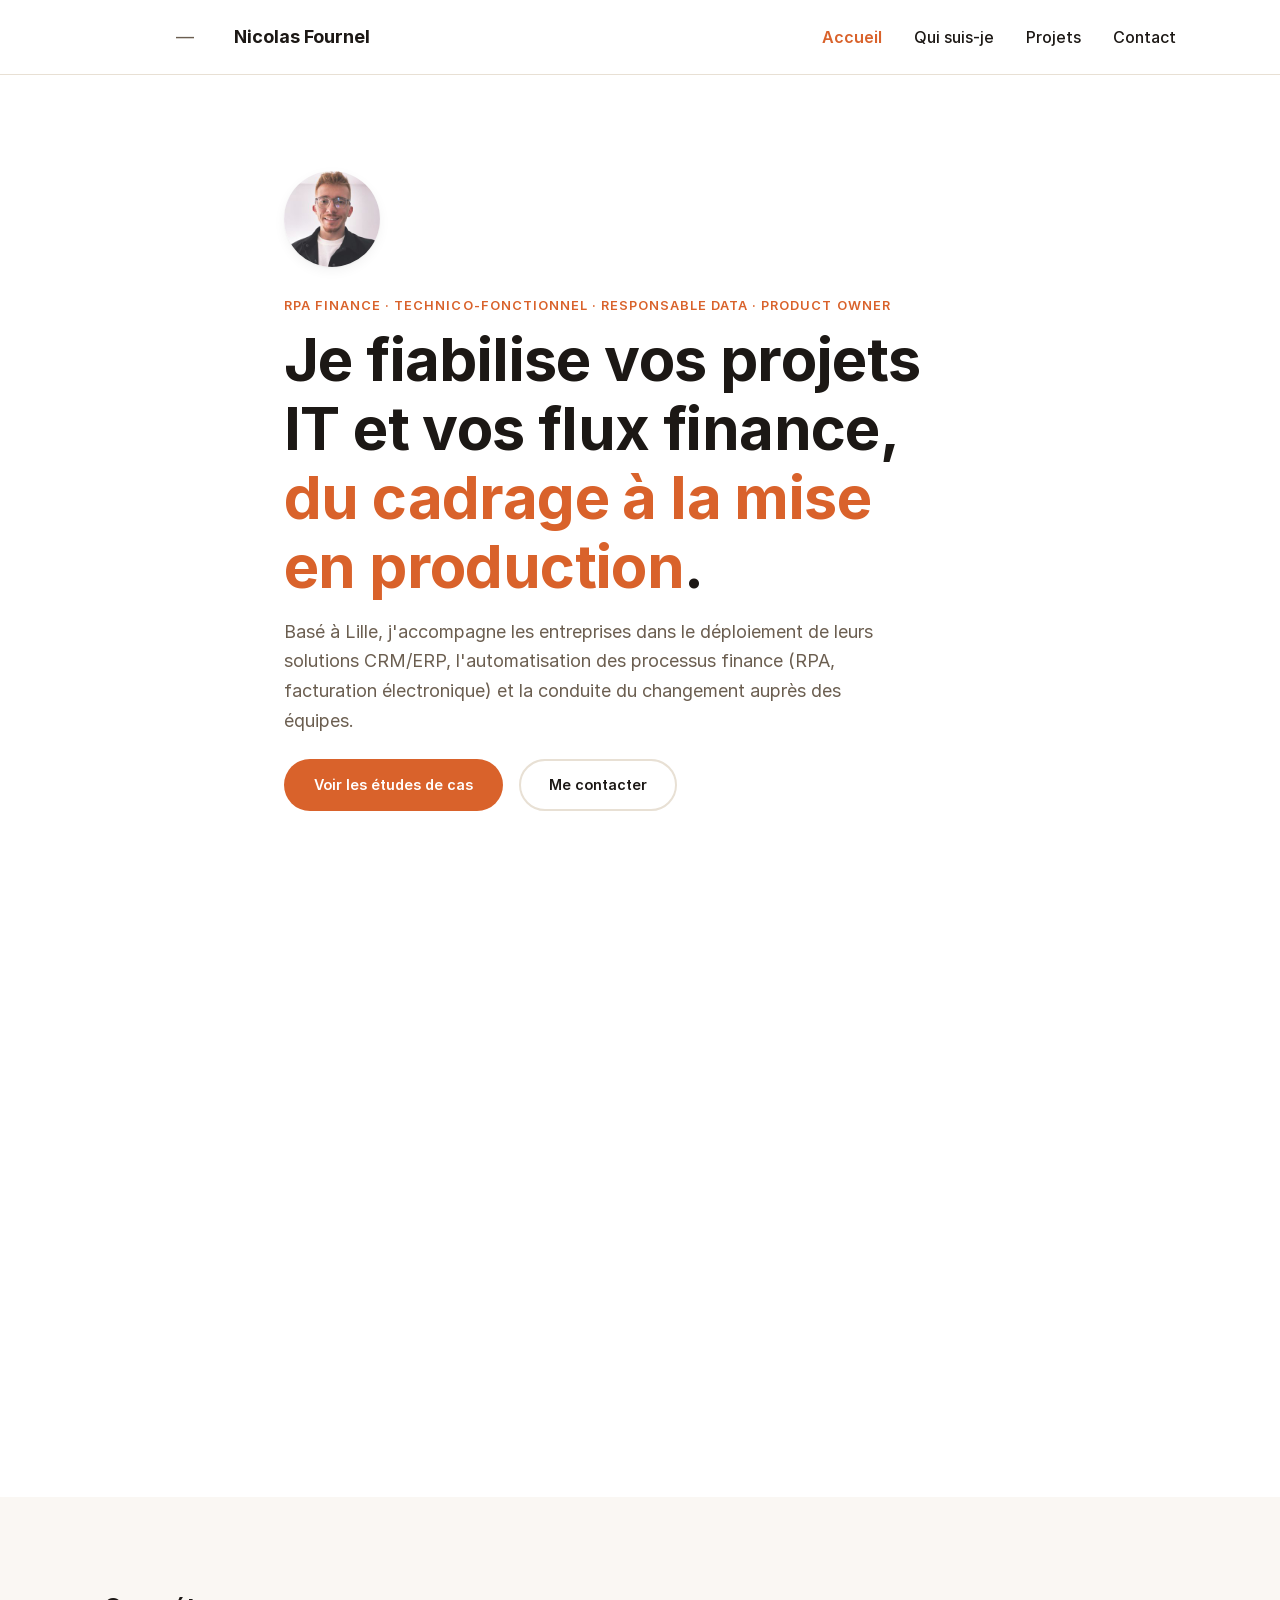
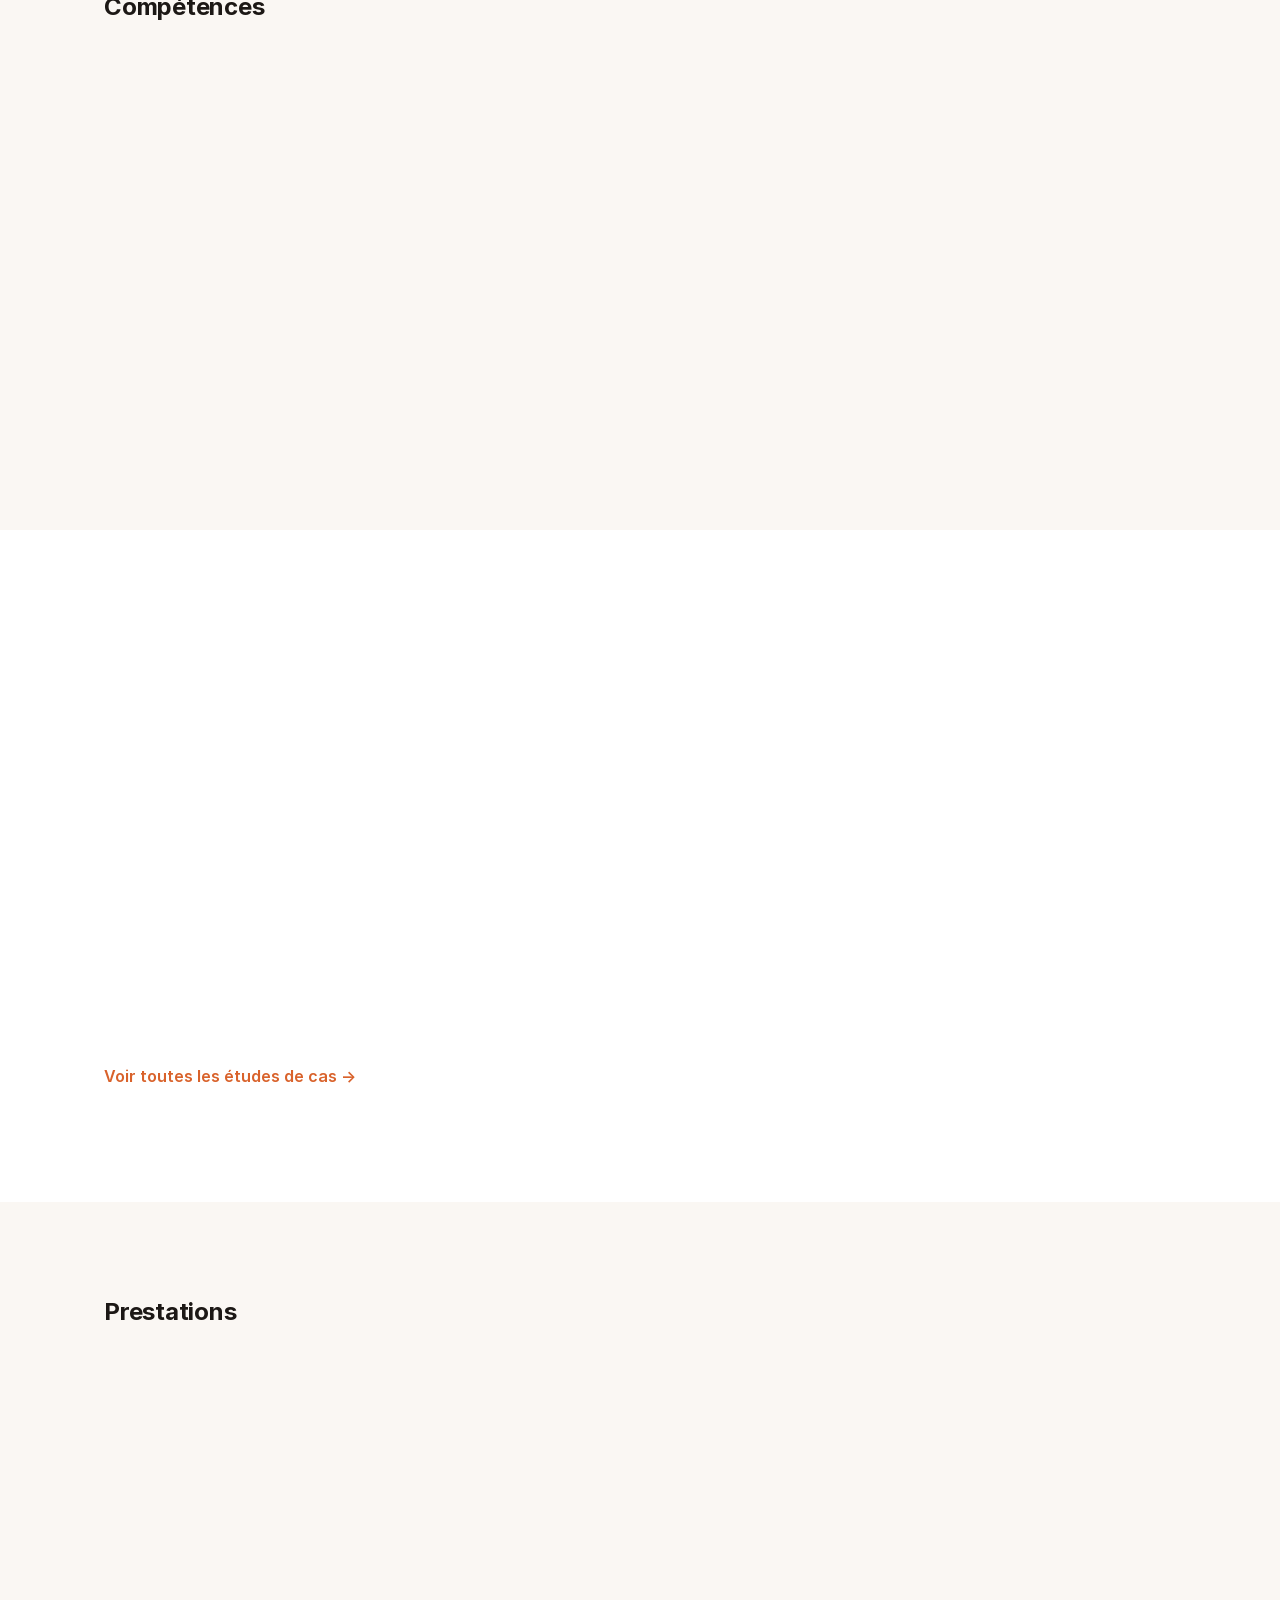
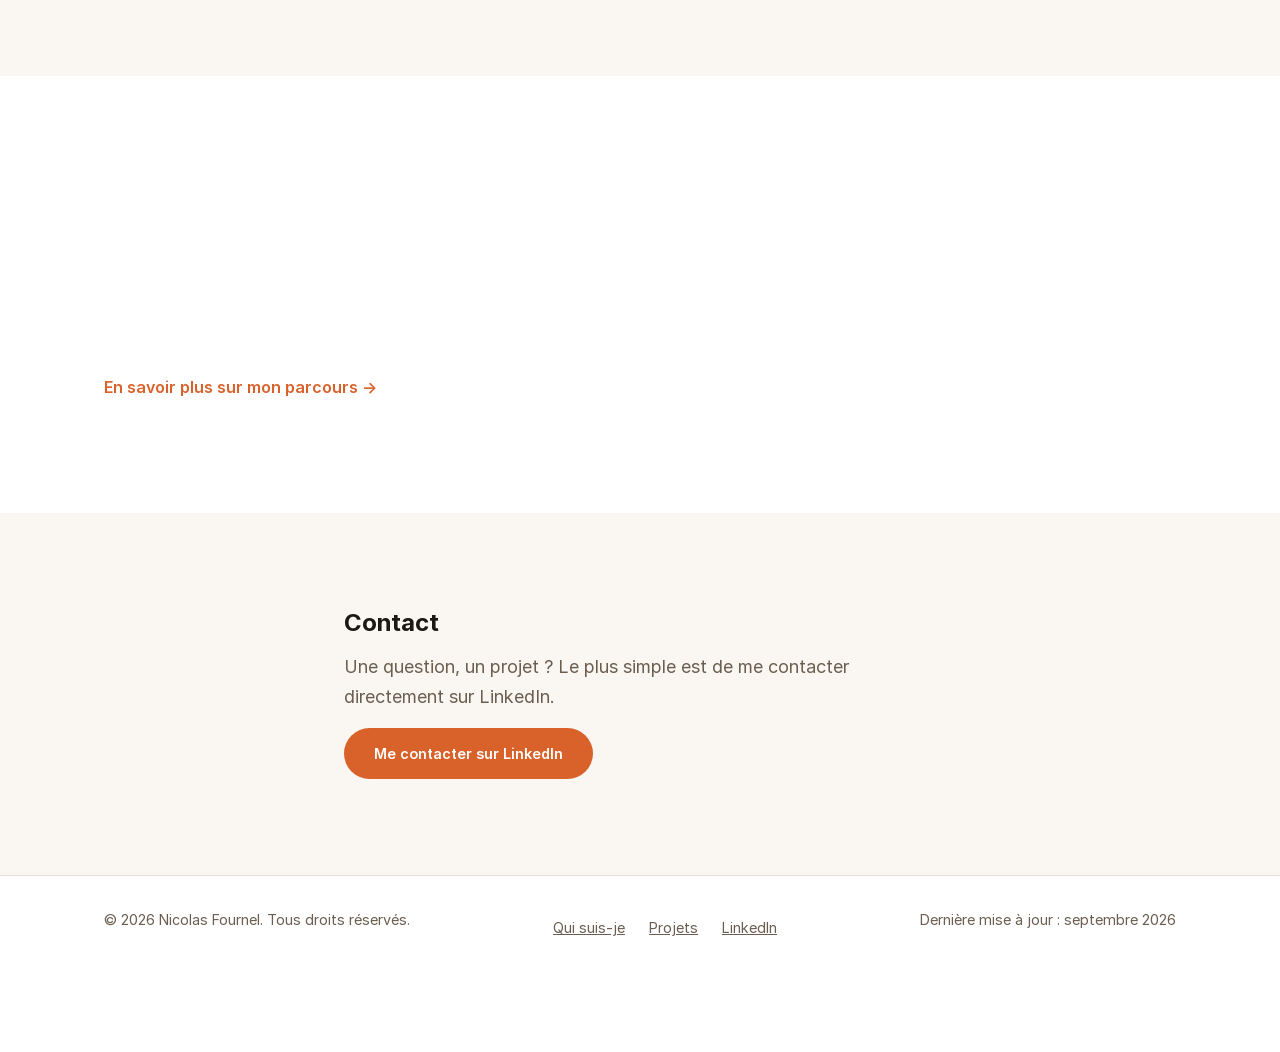
==== commit 96c7bbc6: "reglage taille des composants Co-Authored-By: Claude Sonnet 5 <noreply@anthropic.com>" ====
--- a/index.html
+++ b/index.html
@@ -305,7 +305,7 @@
     </div>
   </footer>
 
-  <div class="floating-badges">
+  <div class="floating-badges floating-badges--reveal">
     <a class="floating-badge" href="projets/">Mission IT</a>
     <a class="floating-badge" href="lifestyle/">Lifestyle</a>
   </div>
--- a/styles.css
+++ b/styles.css
@@ -196,6 +196,9 @@
   color: var(--color-text);
   background: var(--color-bg);
   -webkit-font-smoothing: antialiased;
+  /* Réserve de la place sous le footer pour que les boutons flottants
+     (position: fixed) ne recouvrent jamais son contenu en bas de page. */
+  padding-bottom: 4.5rem;
 }
 
 img, svg { max-width: 100%; display: block; }
@@ -838,6 +841,23 @@
   z-index: 60;
   display: flex;
   gap: 0.6rem;
+}
+
+/* Sur l'accueil, masqués tant que le hero (chiffres clés inclus) est visible
+   à l'écran : sur les écrans peu hauts, les boutons fixes en bas recouvraient
+   sinon la bande de statistiques. Révélés au même moment que la photo dans
+   la nav — voir initNavAvatarReveal(). */
+.floating-badges--reveal {
+  opacity: 0;
+  pointer-events: none;
+  transition: opacity var(--p-duration-base) var(--p-ease);
+}
+.floating-badges--reveal.is-visible {
+  opacity: 1;
+  pointer-events: auto;
+}
+@media (prefers-reduced-motion: reduce) {
+  .floating-badges--reveal { transition: none; }
 }
 
 .floating-badge {
@@ -862,4 +882,5 @@
 
 @media (max-width: 560px) {
   .floating-badges { display: none; }
-}
+  body { padding-bottom: 0; }
+}
